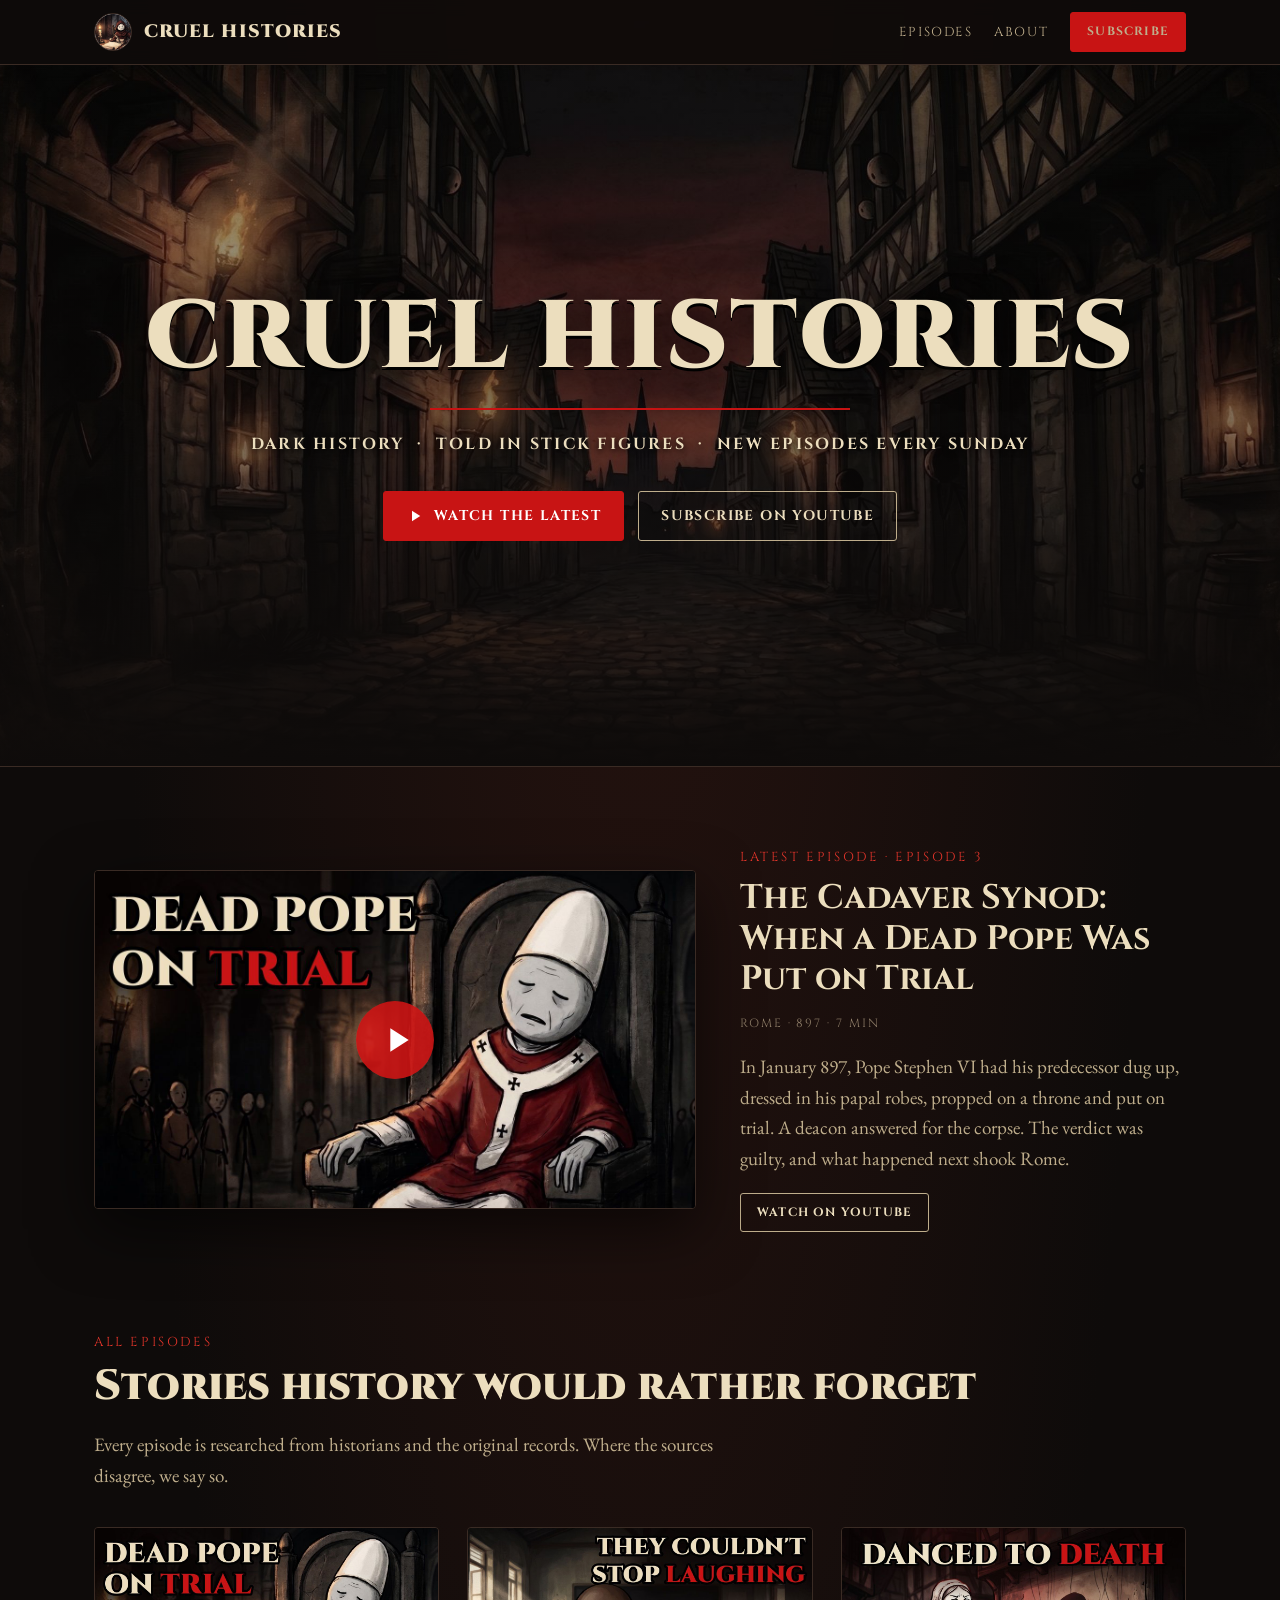
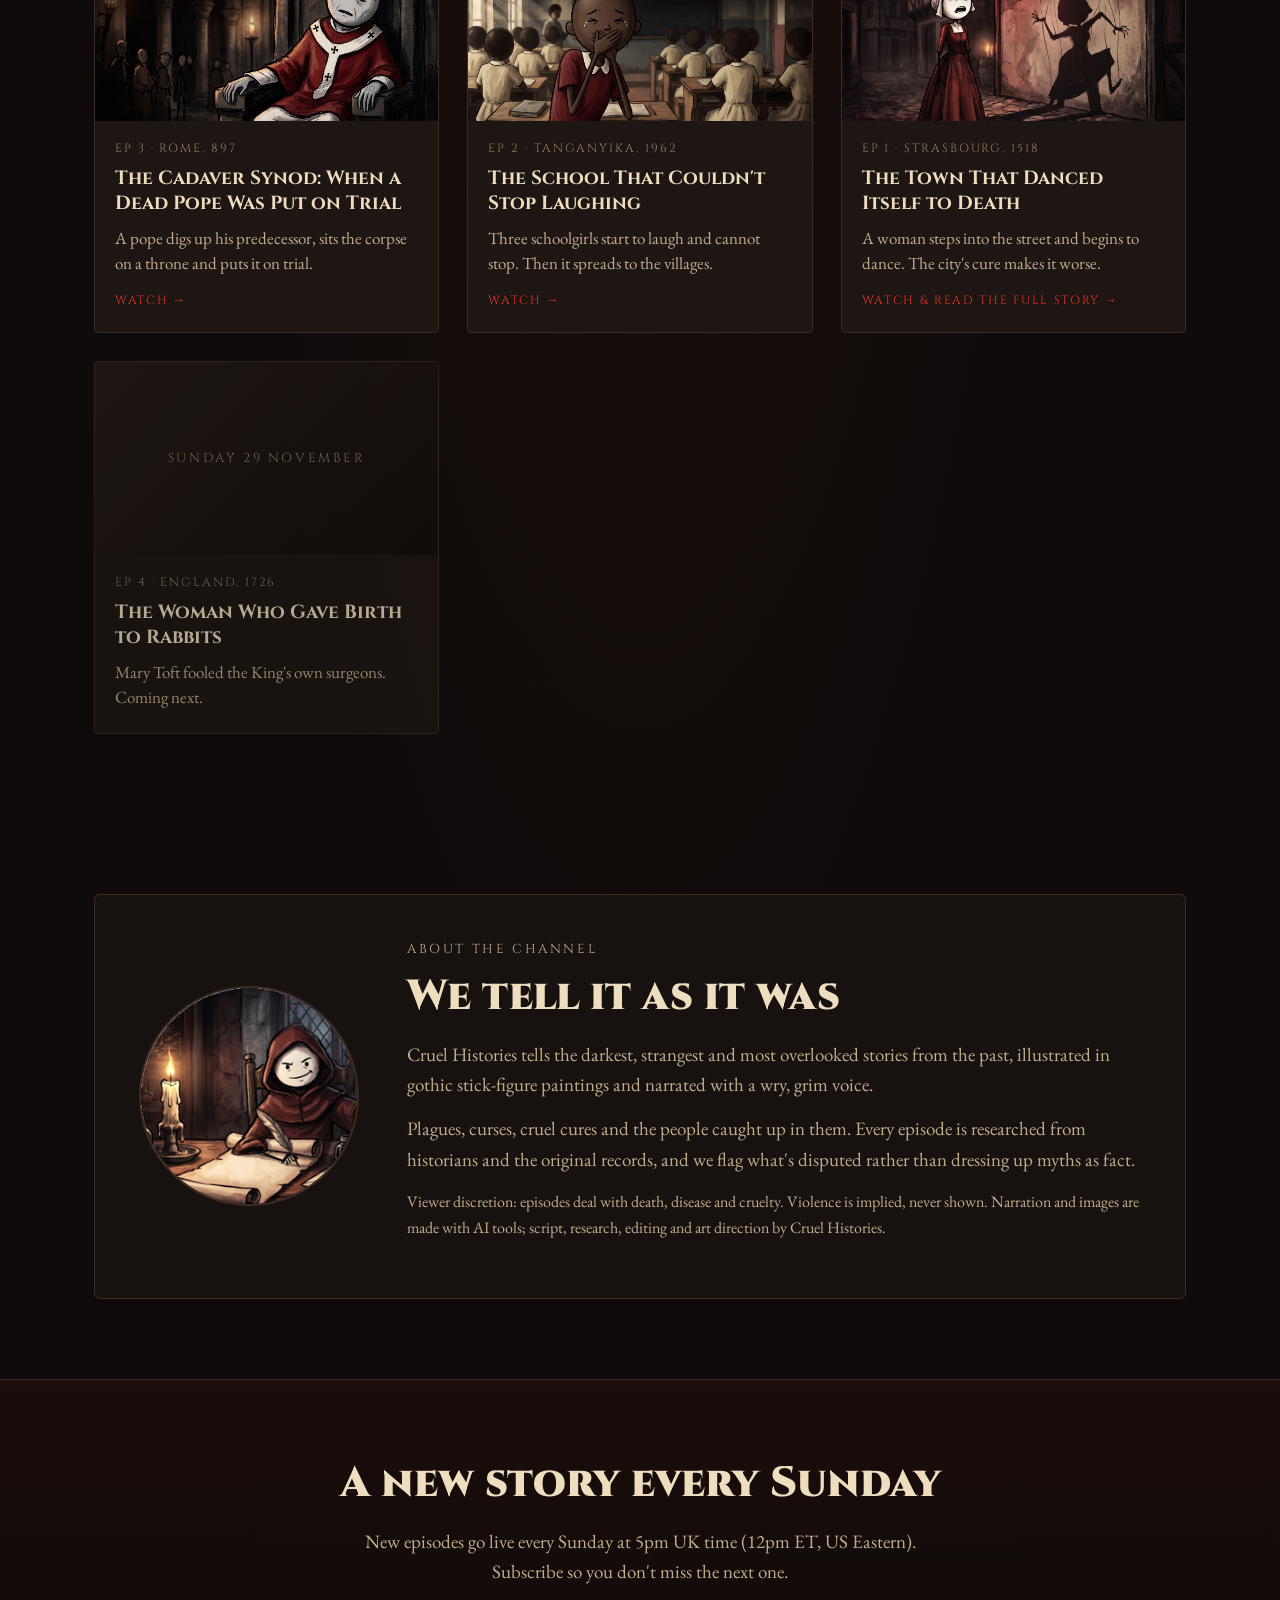
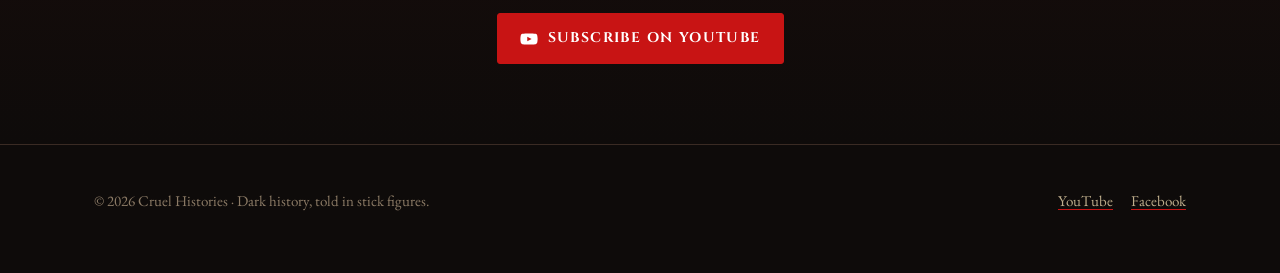
==== index.html @ 8041bd2d "Cruel Histories site v1: home + Ep01 page Co-Authored-By: Claude Opus 5.5 <noreply@anthropic.com> Cl" ====
<!DOCTYPE html>
<html lang="en-GB">
<head>
<meta charset="utf-8">
<meta name="viewport" content="width=device-width,initial-scale=1">
<title>Cruel Histories: Dark history, told in stick figures</title>
<meta name="description" content="Cruel Histories tells the darkest, strangest and most overlooked stories from the past, illustrated in gothic stick-figure paintings. New episodes every Sunday.">
<meta property="og:title" content="Cruel Histories">
<meta property="og:description" content="Dark history, told in stick figures. New episodes every Sunday.">
<meta property="og:image" content="https://cruelhistories.com/img/hero.jpg">
<link rel="icon" href="favicon.png">
<link rel="canonical" href="https://cruelhistories.com/">
<meta name="robots" content="index,follow,max-image-preview:large">
<meta name="theme-color" content="#0e0b0a">
<meta property="og:type" content="website">
<meta property="og:url" content="https://cruelhistories.com/">
<meta property="og:site_name" content="Cruel Histories">
<meta property="og:image:width" content="1920"><meta property="og:image:height" content="1071">
<meta name="twitter:card" content="summary_large_image">
<meta name="twitter:title" content="Cruel Histories">
<meta name="twitter:description" content="Dark history, told in stick figures. New episodes every Sunday.">
<meta name="twitter:image" content="https://cruelhistories.com/img/hero.jpg">
<link rel="apple-touch-icon" href="img/icon.png">
<script type="application/ld+json">
{"@context":"https://schema.org","@graph":[
 {"@type":"Organization","@id":"https://cruelhistories.com/#org","name":"Cruel Histories","url":"https://cruelhistories.com/",
  "logo":"https://cruelhistories.com/img/icon.png","sameAs":["https://www.youtube.com/@CruelHistoriesOfficial","https://www.facebook.com/profile.php?id=61551614425413"]},
 {"@type":"WebSite","@id":"https://cruelhistories.com/#site","url":"https://cruelhistories.com/","name":"Cruel Histories",
  "description":"Dark history, told in stick figures.","publisher":{"@id":"https://cruelhistories.com/#org"},"inLanguage":"en-GB"}
]}
</script>
<link rel="preconnect" href="https://fonts.googleapis.com"><link rel="preconnect" href="https://fonts.gstatic.com" crossorigin>
<link href="https://fonts.googleapis.com/css2?family=Cinzel:wght@700;900&family=EB+Garamond:ital,wght@0,400;0,500;1,400&display=swap" rel="stylesheet">
<link rel="stylesheet" href="style.css">
</head>
<body>

<header class="site-head"><div class="wrap">
  <a class="brand" href="index.html"><img src="img/icon.png" alt=""><span>CRUEL HISTORIES</span></a>
  <nav class="nav">
    <a href="#episodes">Episodes</a>
    <a class="hide-sm" href="#about">About</a>
    <a class="btn sm" href="https://www.youtube.com/@CruelHistoriesOfficial?sub_confirmation=1">Subscribe</a>
  </nav>
</div></header>

<section class="hero"><div class="wrap">
  <h1>CRUEL HISTORIES</h1>
  <div class="rule"></div>
  <div class="tagline">Dark history &nbsp;·&nbsp; Told in stick figures &nbsp;·&nbsp; New episodes every Sunday</div>
  <div class="cta">
    <a class="btn" href="#latest"><svg viewBox="0 0 24 24"><path d="M8 5v14l11-7z"/></svg>Watch the latest</a>
    <a class="btn ghost" href="https://www.youtube.com/@CruelHistoriesOfficial?sub_confirmation=1">Subscribe on YouTube</a>
  </div>
</div></section>

<section id="latest"><div class="wrap">
  <div class="latest">
    <div class="video">
      <a class="play" href="https://youtu.be/UZ9oZfQzlZE" data-yt="UZ9oZfQzlZE" aria-label="Play: The Cadaver Synod">
        <img src="img/ep03.jpg" alt="Dead pope on trial: stick-figure painting of Pope Formosus's corpse on a throne">
      </a>
    </div>
    <div>
      <p class="eyebrow">Latest episode · Episode 3</p>
      <h3>The Cadaver Synod: When a Dead Pope Was Put on Trial</h3>
      <p class="meta">Rome · 897 · 7 min</p>
      <p class="lede">In January 897, Pope Stephen VI had his predecessor dug up, dressed in his papal robes, propped on a throne and put on trial. A deacon answered for the corpse. The verdict was guilty, and what happened next shook Rome.</p>
      <a class="btn ghost sm" href="https://youtu.be/UZ9oZfQzlZE">Watch on YouTube</a>
    </div>
  </div>
</div></section>

<section id="episodes" style="padding-top:20px"><div class="wrap">
  <p class="eyebrow">All episodes</p>
  <h2>Stories history would rather forget</h2>
  <p class="lede">Every episode is researched from historians and the original records. Where the sources disagree, we say so.</p>
  <div class="grid">

    <a class="card" href="https://youtu.be/UZ9oZfQzlZE">
      <img src="img/ep03.jpg" alt="">
      <div class="body">
        <span class="meta">Ep 3 · Rome, 897</span>
        <h3>The Cadaver Synod: When a Dead Pope Was Put on Trial</h3>
        <p>A pope digs up his predecessor, sits the corpse on a throne and puts it on trial.</p>
        <span class="more">Watch →</span>
      </div>
    </a>

    <a class="card" href="https://youtu.be/BlmaX2TE6ow">
      <img src="img/ep02.jpg" alt="">
      <div class="body">
        <span class="meta">Ep 2 · Tanganyika, 1962</span>
        <h3>The School That Couldn't Stop Laughing</h3>
        <p>Three schoolgirls start to laugh and cannot stop. Then it spreads to the villages.</p>
        <span class="more">Watch →</span>
      </div>
    </a>

    <a class="card" href="episodes/dancing-plague-1518/index.html">
      <img src="img/ep01.jpg" alt="">
      <div class="body">
        <span class="meta">Ep 1 · Strasbourg, 1518</span>
        <h3>The Town That Danced Itself to Death</h3>
        <p>A woman steps into the street and begins to dance. The city's cure makes it worse.</p>
        <span class="more">Watch &amp; read the full story →</span>
      </div>
    </a>

    <div class="card soon">
      <div class="ph">Sunday 29 November</div>
      <div class="body">
        <span class="meta">Ep 4 · England, 1726</span>
        <h3>The Woman Who Gave Birth to Rabbits</h3>
        <p>Mary Toft fooled the King's own surgeons. Coming next.</p>
      </div>
    </div>

  </div>
</div></section>

<section id="about"><div class="wrap">
  <div class="about">
    <img src="img/icon.png" alt="The Cruel Histories narrator: a hooded scribe at his desk">
    <div>
      <p class="eyebrow">About the channel</p>
      <h2>We tell it as it was</h2>
      <p>Cruel Histories tells the darkest, strangest and most overlooked stories from the past, illustrated in gothic stick-figure paintings and narrated with a wry, grim voice.</p>
      <p>Plagues, curses, cruel cures and the people caught up in them. Every episode is researched from historians and the original records, and we flag what's disputed rather than dressing up myths as fact.</p>
      <p class="note">Viewer discretion: episodes deal with death, disease and cruelty. Violence is implied, never shown. Narration and images are made with AI tools; script, research, editing and art direction by Cruel Histories.</p>
    </div>
  </div>
</div></section>

<section class="band"><div class="wrap">
  <h2>A new story every Sunday</h2>
  <p>New episodes go live every Sunday at 5pm UK time (12pm ET, US Eastern). Subscribe so you don't miss the next one.</p>
  <a class="btn" href="https://www.youtube.com/@CruelHistoriesOfficial?sub_confirmation=1"><svg viewBox="0 0 24 24"><path d="M23 7.2a3 3 0 0 0-2.1-2.1C19 4.6 12 4.6 12 4.6s-7 0-8.9.5A3 3 0 0 0 1 7.2 31 31 0 0 0 .5 12a31 31 0 0 0 .5 4.8 3 3 0 0 0 2.1 2.1c1.9.5 8.9.5 8.9.5s7 0 8.9-.5a3 3 0 0 0 2.1-2.1 31 31 0 0 0 .5-4.8 31 31 0 0 0-.5-4.8zM9.7 15V9l5.8 3z"/></svg>Subscribe on YouTube</a>
</div></section>

<footer><div class="wrap">
  <div>© 2026 Cruel Histories · Dark history, told in stick figures.</div>
  <div class="social">
    <a href="https://www.youtube.com/@CruelHistoriesOfficial">YouTube</a>
    <a href="https://www.facebook.com/profile.php?id=61551614425413">Facebook</a>
  </div>
</div></footer>

<script>
// Click-to-play: swaps the thumbnail for the YouTube player on the live site.
document.querySelectorAll('a.play[data-yt]').forEach(function(a){
  a.addEventListener('click',function(e){
    if(!/cruelhistories\.com$|github\.io$/.test(location.hostname)) return; // preview: open YouTube instead
    e.preventDefault();
    var f=document.createElement('iframe');
    f.src='https://www.youtube-nocookie.com/embed/'+a.dataset.yt+'?autoplay=1&rel=0';
    f.allow='autoplay; encrypted-media; picture-in-picture'; f.allowFullscreen=true;
    a.parentNode.replaceChild(f,a);
  });
});
</script>
</body>
</html>
---- style.css ----
:root{
  --ink:#0e0b0a; --ink2:#17110f; --panel:#1d1613; --line:#3a2b24;
  --cream:#ecdebe; --cream2:#bfae8c; --muted:#8c7b66;
  --blood:#c81414; --blood2:#e0342a;
  --display:"Cinzel",Georgia,serif; --body:"EB Garamond",Georgia,serif;
}
*{box-sizing:border-box}
html{scroll-behavior:smooth}
body{margin:0;background:var(--ink);color:var(--cream);font-family:var(--body);font-size:19px;line-height:1.6;
  background-image:radial-gradient(ellipse at 50% -10%,#2a1410 0%,transparent 60%);}
a{color:var(--cream);text-decoration-color:var(--blood);text-underline-offset:3px}
a:hover{color:#fff}
img{max-width:100%;display:block}

/* header */
.site-head{position:sticky;top:0;z-index:20;background:rgba(14,11,10,.88);backdrop-filter:blur(8px);border-bottom:1px solid var(--line)}
.site-head .wrap{display:flex;align-items:center;justify-content:space-between;gap:16px;height:64px}
.brand{display:flex;align-items:center;gap:12px;text-decoration:none}
.brand img{width:38px;height:38px;border-radius:50%;border:1px solid var(--line)}
.brand span{font-family:var(--display);font-weight:900;letter-spacing:.06em;font-size:18px}
.nav{display:flex;gap:22px;align-items:center;font-family:var(--display);font-size:13px;letter-spacing:.12em;text-transform:uppercase}
.nav a{text-decoration:none;color:var(--cream2)}
.nav a:hover{color:var(--cream)}
.wrap{max-width:1140px;margin:0 auto;padding:0 24px}

.btn{display:inline-flex;align-items:center;gap:10px;font-family:var(--display);font-weight:700;letter-spacing:.1em;text-transform:uppercase;font-size:14px;
  padding:13px 22px;border-radius:3px;text-decoration:none;border:1px solid var(--blood);background:var(--blood);color:#fff;transition:.15s}
.btn:hover{background:var(--blood2);border-color:var(--blood2);color:#fff}
.btn.ghost{background:transparent;color:var(--cream);border-color:var(--cream2)}
.btn.ghost:hover{border-color:var(--cream);background:rgba(236,222,190,.06)}
.btn.sm{padding:9px 16px;font-size:12px}
.btn svg{width:18px;height:18px;fill:currentColor}

/* hero */
.hero{position:relative;min-height:78vh;display:flex;align-items:center;text-align:center;overflow:hidden;border-bottom:1px solid var(--line)}
.hero::before{content:"";position:absolute;inset:0;background:url(img/hero.jpg) center/cover no-repeat;transform:scale(1.03)}
.hero::after{content:"";position:absolute;inset:0;background:linear-gradient(180deg,rgba(14,11,10,.35) 0%,rgba(14,11,10,.55) 55%,var(--ink) 100%)}
.hero .wrap{position:relative;z-index:1;width:100%}
.hero h1{font-family:var(--display);font-weight:900;font-size:clamp(44px,8vw,96px);line-height:1;margin:0;letter-spacing:.02em;
  text-shadow:0 3px 0 #000,0 0 40px rgba(0,0,0,.8)}
.rule{width:min(420px,60%);height:2px;background:var(--blood);margin:22px auto}
.tagline{font-family:var(--display);font-weight:700;letter-spacing:.14em;text-transform:uppercase;font-size:clamp(12px,1.6vw,16px);color:var(--cream);text-shadow:0 2px 6px #000}
.hero .cta{margin-top:34px;display:flex;gap:14px;justify-content:center;flex-wrap:wrap}

/* sections */
section{padding:80px 0}
.eyebrow{font-family:var(--display);font-size:13px;letter-spacing:.2em;text-transform:uppercase;color:var(--blood2);margin:0 0 10px}
h2{font-family:var(--display);font-weight:900;font-size:clamp(28px,4vw,42px);line-height:1.15;margin:0 0 18px}
.lede{color:var(--cream2);max-width:640px}

/* latest */
.latest{display:grid;grid-template-columns:1.35fr 1fr;gap:44px;align-items:center}
.latest h3{font-family:var(--display);font-size:clamp(24px,3vw,34px);line-height:1.2;margin:6px 0 14px}
.meta{font-family:var(--display);font-size:12px;letter-spacing:.16em;text-transform:uppercase;color:var(--muted)}

/* video facade */
.video{position:relative;aspect-ratio:16/9;border:1px solid var(--line);border-radius:4px;overflow:hidden;background:#000;box-shadow:0 20px 60px rgba(0,0,0,.6)}
.video img{width:100%;height:100%;object-fit:cover;transition:transform .4s}
.video a.play{position:absolute;inset:0;display:flex;align-items:center;justify-content:center}
.video a.play:hover img{transform:scale(1.02)}
.video a.play::after{content:"";width:78px;height:78px;border-radius:50%;background:rgba(200,20,20,.92) url("data:image/svg+xml,%3Csvg xmlns='http://www.w3.org/2000/svg' viewBox='0 0 24 24'%3E%3Cpath fill='white' d='M8 5v14l11-7z'/%3E%3C/svg%3E") 55% 50%/40px no-repeat;
  position:absolute;box-shadow:0 6px 30px rgba(0,0,0,.6);transition:transform .15s}
.video a.play:hover::after{transform:scale(1.08)}
.video iframe{position:absolute;inset:0;width:100%;height:100%;border:0}

/* episode grid */
.grid{display:grid;grid-template-columns:repeat(auto-fill,minmax(300px,1fr));gap:28px;margin-top:36px}
.card{background:var(--panel);border:1px solid var(--line);border-radius:4px;overflow:hidden;text-decoration:none;display:flex;flex-direction:column;transition:.2s}
.card:hover{transform:translateY(-4px);border-color:#5a3d30;box-shadow:0 16px 40px rgba(0,0,0,.5)}
.card img{aspect-ratio:16/9;object-fit:cover}
.card .body{padding:18px 20px 22px;flex:1;display:flex;flex-direction:column}
.card h3{font-family:var(--display);font-size:19px;line-height:1.3;margin:8px 0 10px}
.card p{margin:0;color:var(--cream2);font-size:17px;line-height:1.5}
.card .more{margin-top:auto;padding-top:14px;font-family:var(--display);font-size:12px;letter-spacing:.14em;text-transform:uppercase;color:var(--blood2)}
.card.soon{opacity:.75}
.card.soon .ph{aspect-ratio:16/9;background:linear-gradient(135deg,#241a16,#120d0b);display:flex;align-items:center;justify-content:center;font-family:var(--display);color:var(--muted);letter-spacing:.2em;font-size:13px;text-transform:uppercase}

/* about */
.about{display:grid;grid-template-columns:220px 1fr;gap:48px;align-items:center;background:var(--ink2);border:1px solid var(--line);border-radius:6px;padding:44px}
.about img{width:220px;height:220px;border-radius:50%;border:2px solid var(--line)}
.about p{color:var(--cream2);margin:0 0 14px}
.note{font-size:16px;color:var(--muted)}

/* subscribe band */
.band{text-align:center;border-top:1px solid var(--line);border-bottom:1px solid var(--line);background:linear-gradient(180deg,#1a0d0b,#0e0b0a)}
.band p{color:var(--cream2);margin:0 auto 26px;max-width:560px}

/* footer */
footer{padding:44px 0 60px;color:var(--muted);font-size:15px}
footer .wrap{display:flex;justify-content:space-between;gap:20px;flex-wrap:wrap}
footer a{color:var(--cream2)}
.social{display:flex;gap:18px}

/* episode page */
.ep-hero{padding:56px 0 30px}
.ep-hero h1{font-family:var(--display);font-weight:900;font-size:clamp(32px,5vw,56px);line-height:1.1;margin:8px 0 14px}
.ep-hero .standfirst{font-size:22px;color:var(--cream2);max-width:760px;margin:0}
.crumbs{font-family:var(--display);font-size:12px;letter-spacing:.14em;text-transform:uppercase}
.crumbs a{color:var(--muted);text-decoration:none}
.ep-layout{display:grid;grid-template-columns:minmax(0,1fr) 300px;gap:56px;padding:30px 0 80px}
article p{margin:0 0 1.15em}
article h2{font-size:26px;margin:2em 0 .6em}
article p.drop::first-letter{font-family:var(--display);font-weight:900;float:left;font-size:4.2em;line-height:.8;padding:.06em .1em 0 0;color:var(--blood2)}
.flag{border-left:3px solid var(--blood);background:rgba(200,20,20,.07);padding:14px 18px;margin:1.4em 0;font-size:17px;color:var(--cream2)}
.flag strong{font-family:var(--display);font-size:12px;letter-spacing:.14em;text-transform:uppercase;color:var(--blood2);display:block;margin-bottom:4px}
aside .box{background:var(--panel);border:1px solid var(--line);border-radius:4px;padding:22px;margin-bottom:22px;position:sticky;top:88px}
aside h4{font-family:var(--display);font-size:13px;letter-spacing:.16em;text-transform:uppercase;margin:0 0 12px;color:var(--cream2)}
aside ul{margin:0;padding-left:18px;font-size:16px;color:var(--cream2)}
aside li{margin-bottom:8px}
.facts{list-style:none;padding:0!important}
.facts li{display:flex;justify-content:space-between;gap:12px;border-bottom:1px dashed var(--line);padding:6px 0;margin:0}
.facts b{font-weight:500;color:var(--muted)}
.sources{font-size:16px;color:var(--cream2);border-top:1px solid var(--line);margin-top:40px;padding-top:24px}
.sources h3{font-family:var(--display);font-size:16px;letter-spacing:.14em;text-transform:uppercase;margin:0 0 12px}
.next{display:flex;gap:18px;align-items:center;background:var(--panel);border:1px solid var(--line);border-radius:4px;padding:16px;text-decoration:none;margin-top:30px}
.next img{width:160px;border-radius:3px}
.next span{font-family:var(--display);font-size:18px;line-height:1.3}

@media (max-width:860px){
  .latest,.ep-layout{grid-template-columns:1fr;gap:30px}
  .about{grid-template-columns:1fr;text-align:center;padding:32px}
  .about img{margin:0 auto}
  .nav a.hide-sm{display:none}
  aside .box{position:static}
  section{padding:60px 0}
}
.brand span{white-space:nowrap}
@media (max-width:480px){.brand span{font-size:15px}.nav{gap:14px}.nav a:not(.btn){display:none}}
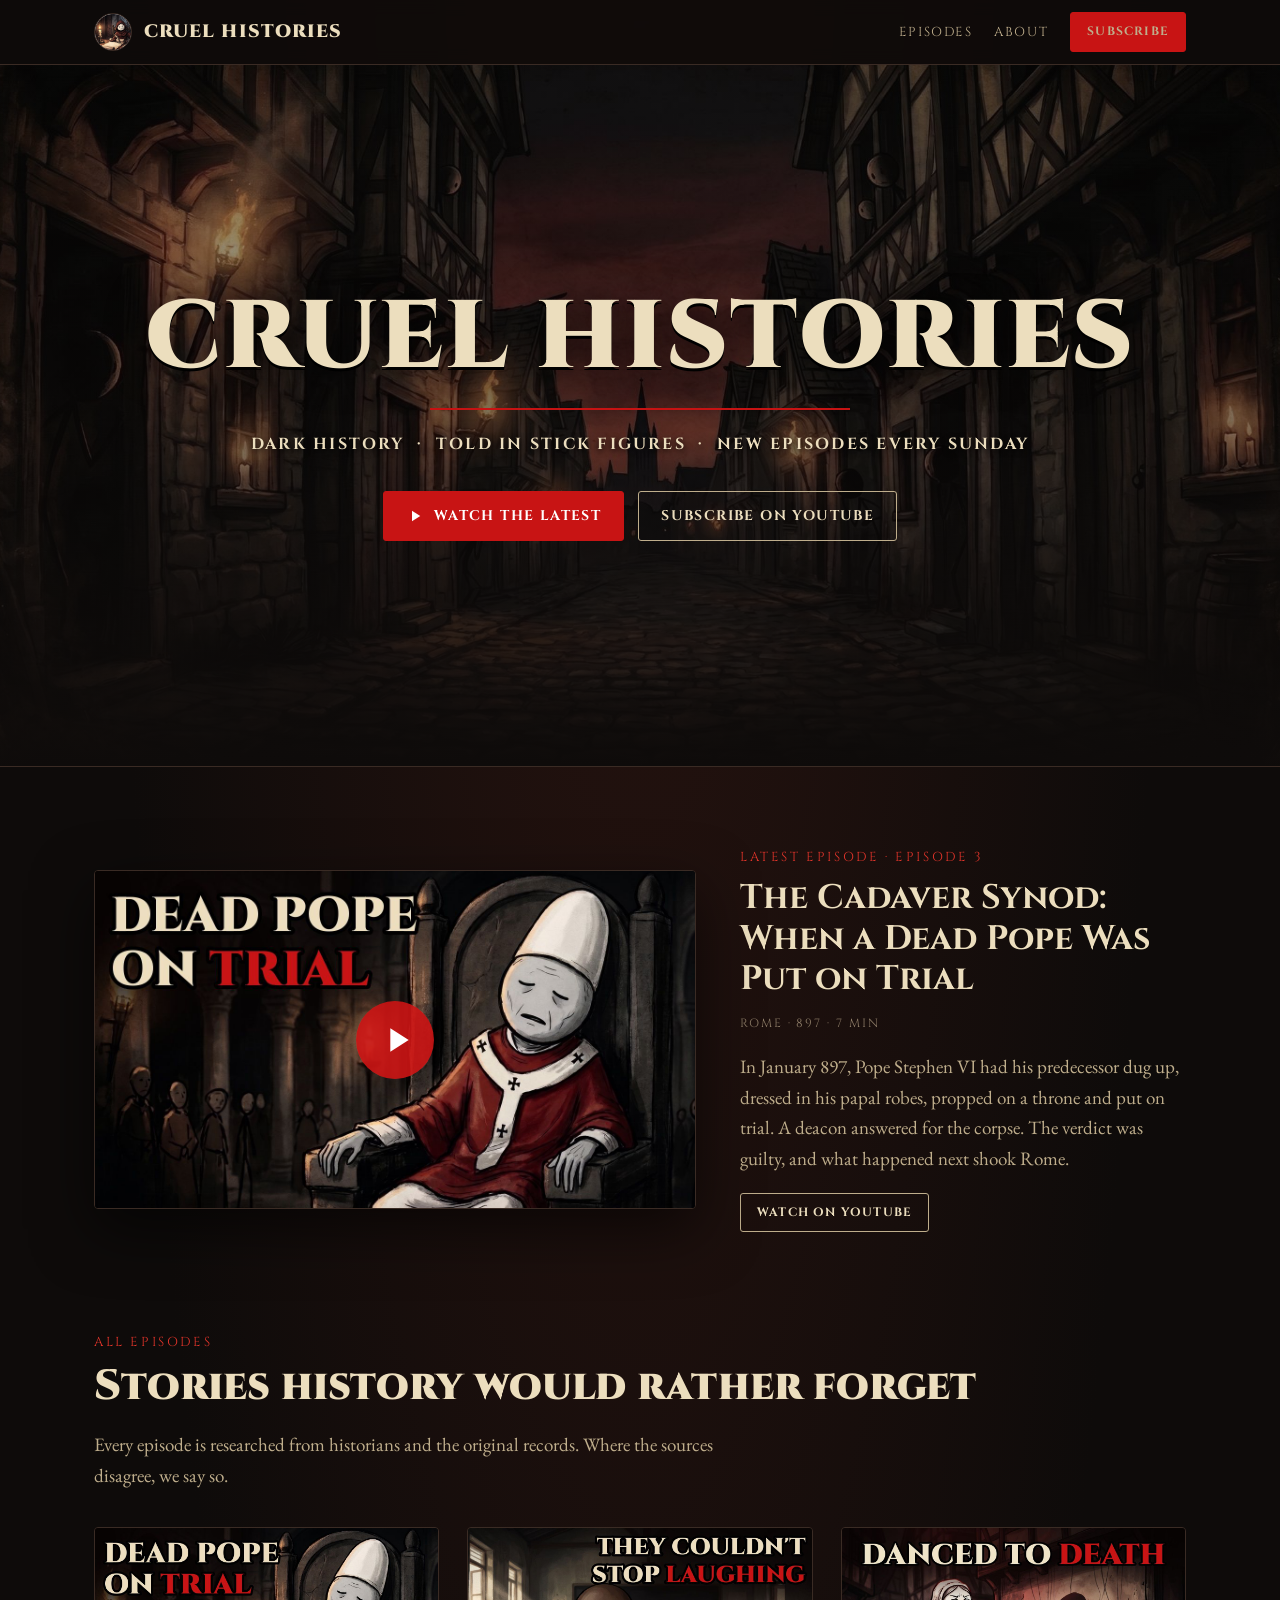
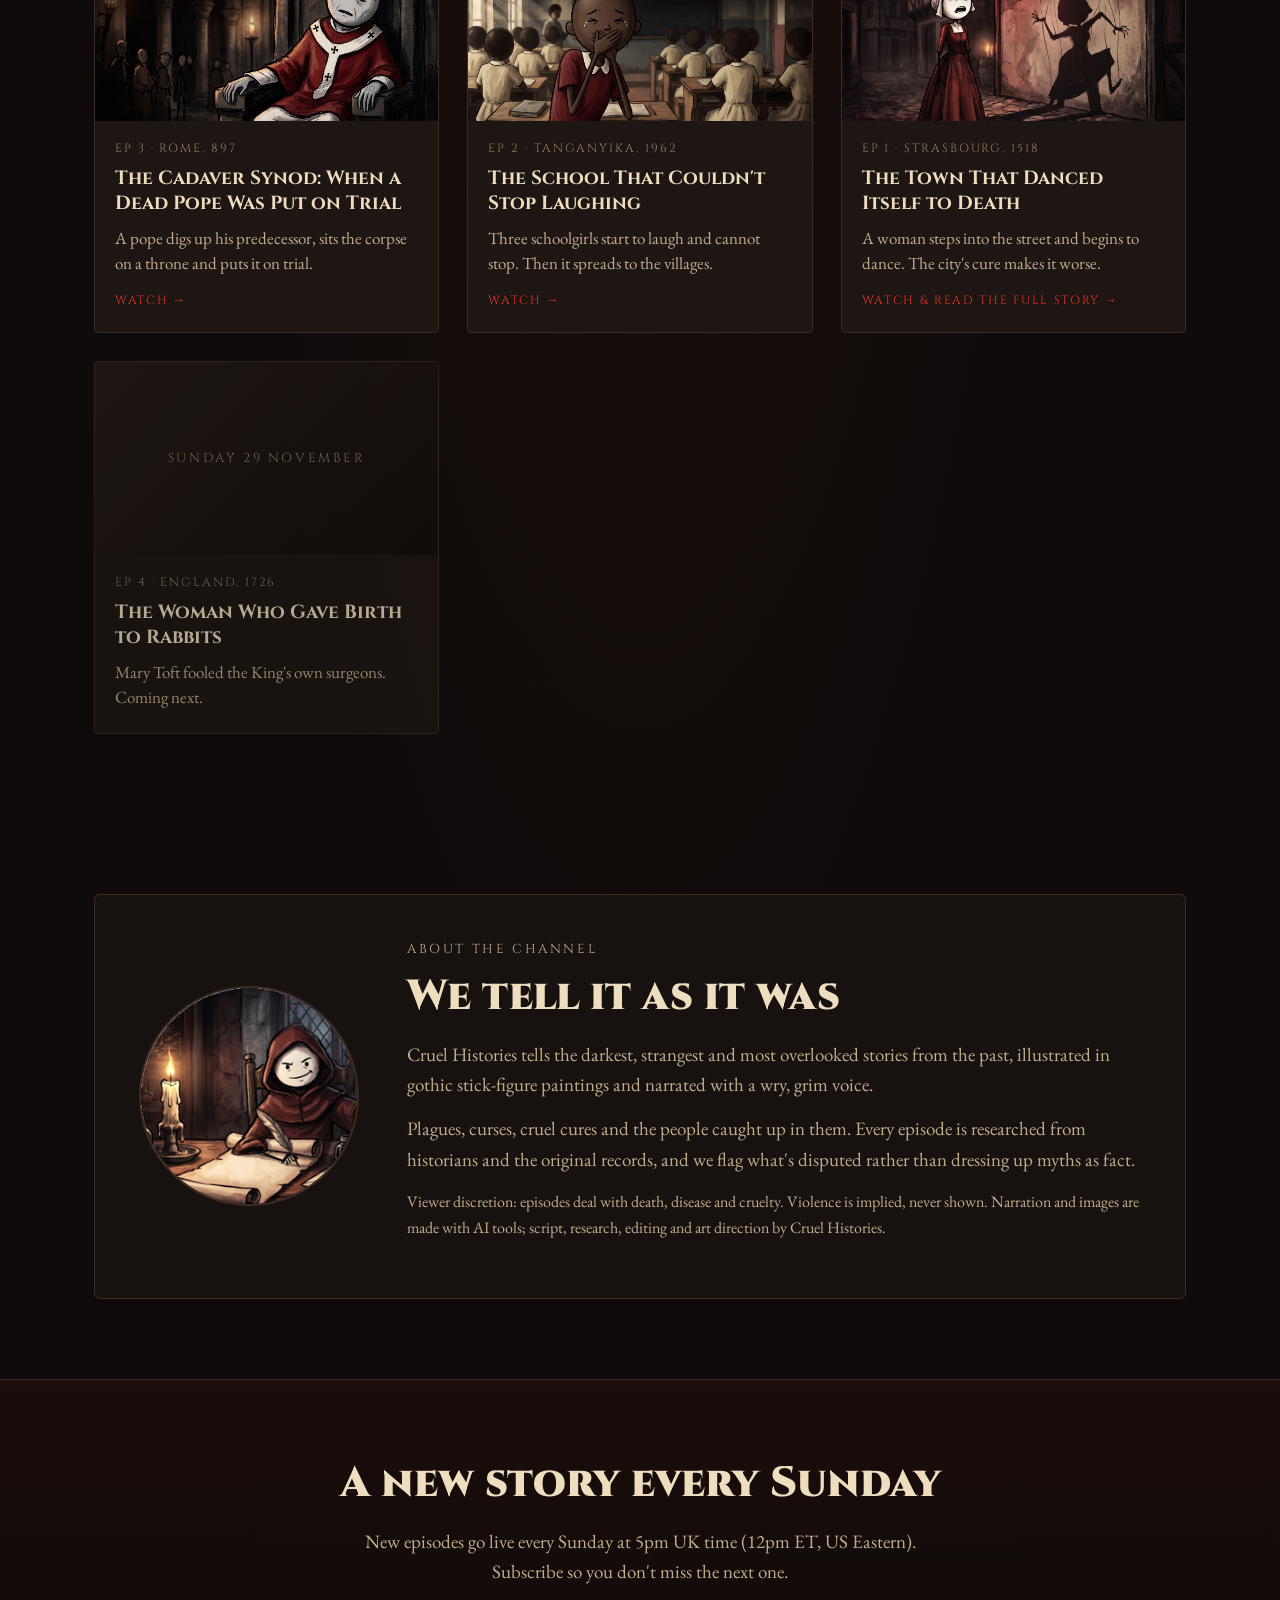
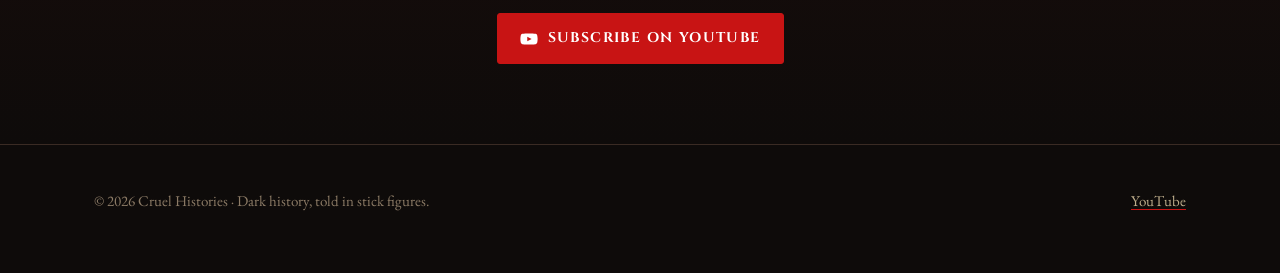
==== commit 7c20884e: "Hide Facebook link until the page is rebranded Co-Authored-By: Claude Opus 5.5 <noreply@anthropic.co" ====
--- a/index.html
+++ b/index.html
@@ -24,7 +24,7 @@
 <script type="application/ld+json">
 {"@context":"https://schema.org","@graph":[
  {"@type":"Organization","@id":"https://cruelhistories.com/#org","name":"Cruel Histories","url":"https://cruelhistories.com/",
-  "logo":"https://cruelhistories.com/img/icon.png","sameAs":["https://www.youtube.com/@CruelHistoriesOfficial","https://www.facebook.com/profile.php?id=61551614425413"]},
+  "logo":"https://cruelhistories.com/img/icon.png","sameAs":["https://www.youtube.com/@CruelHistoriesOfficial"]},
  {"@type":"WebSite","@id":"https://cruelhistories.com/#site","url":"https://cruelhistories.com/","name":"Cruel Histories",
   "description":"Dark history, told in stick figures.","publisher":{"@id":"https://cruelhistories.com/#org"},"inLanguage":"en-GB"}
 ]}
@@ -142,7 +142,6 @@
   <div>© 2026 Cruel Histories · Dark history, told in stick figures.</div>
   <div class="social">
     <a href="https://www.youtube.com/@CruelHistoriesOfficial">YouTube</a>
-    <a href="https://www.facebook.com/profile.php?id=61551614425413">Facebook</a>
   </div>
 </div></footer>
 
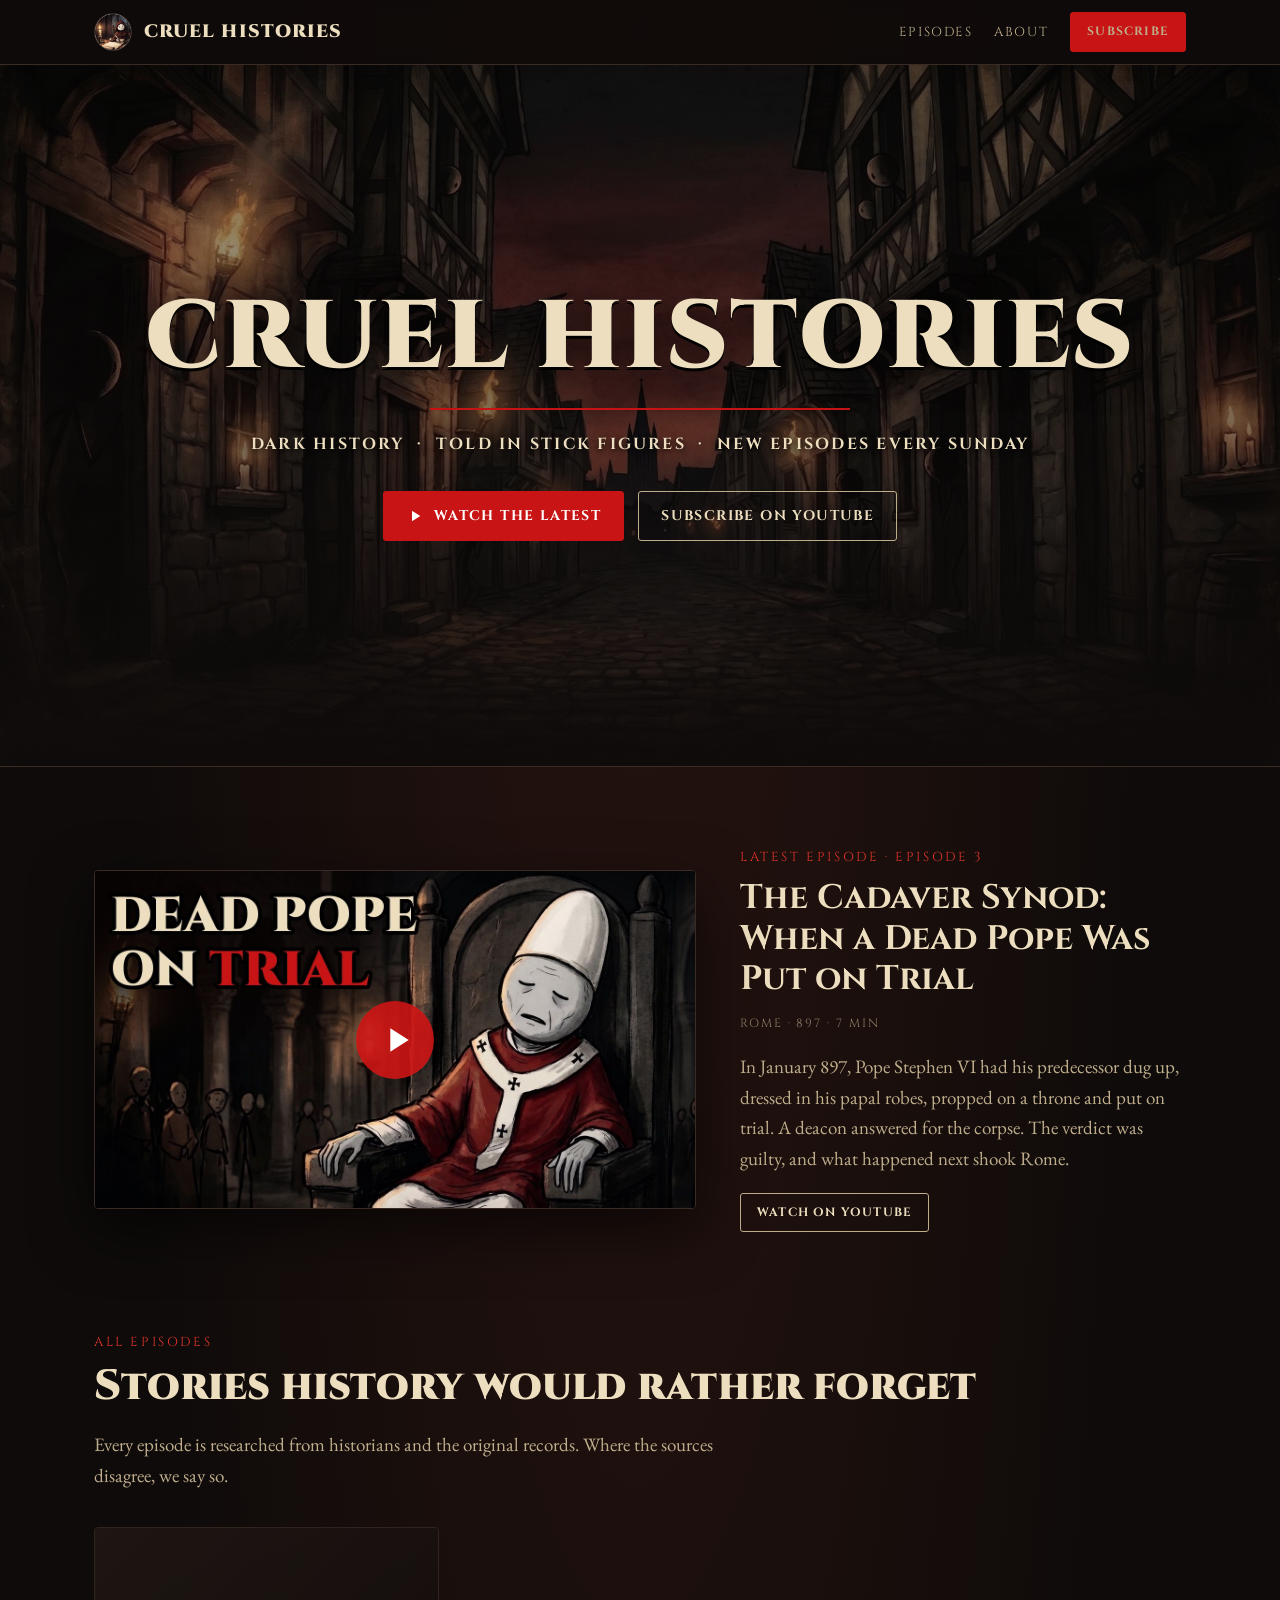
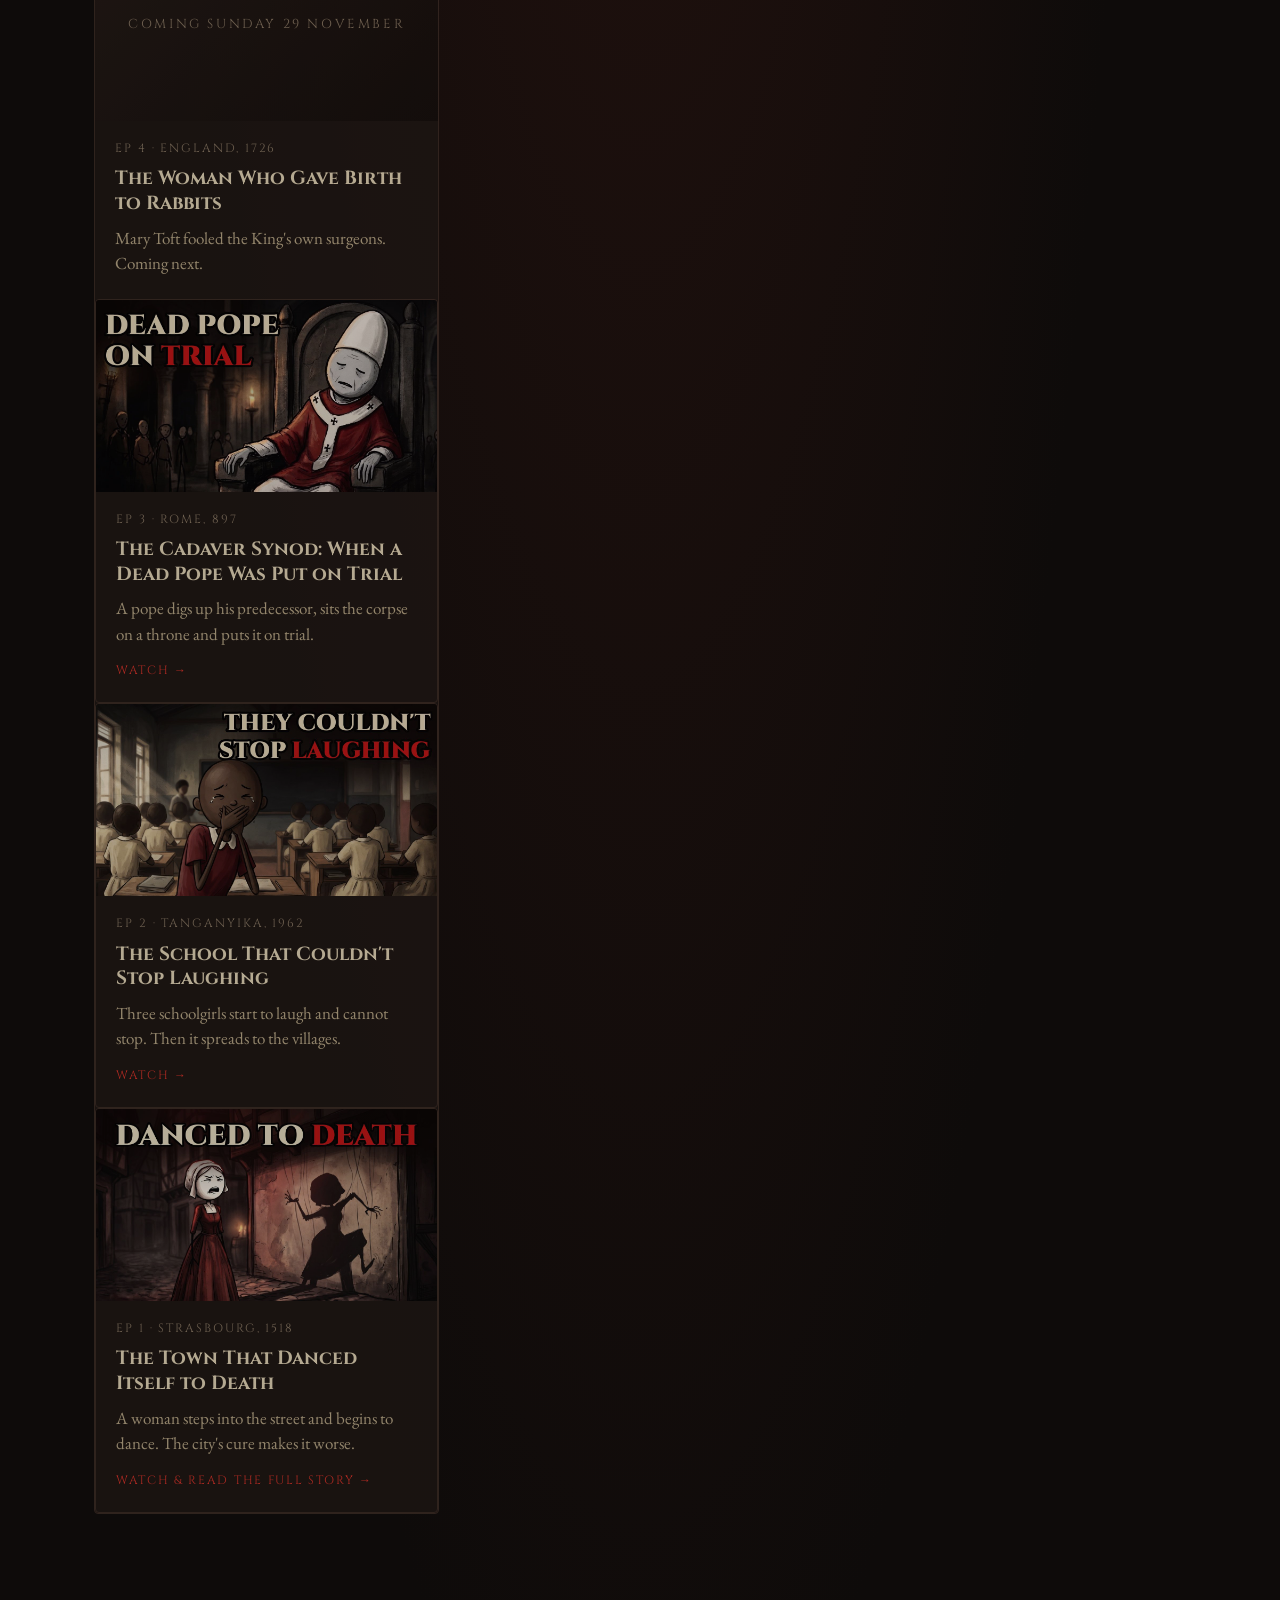
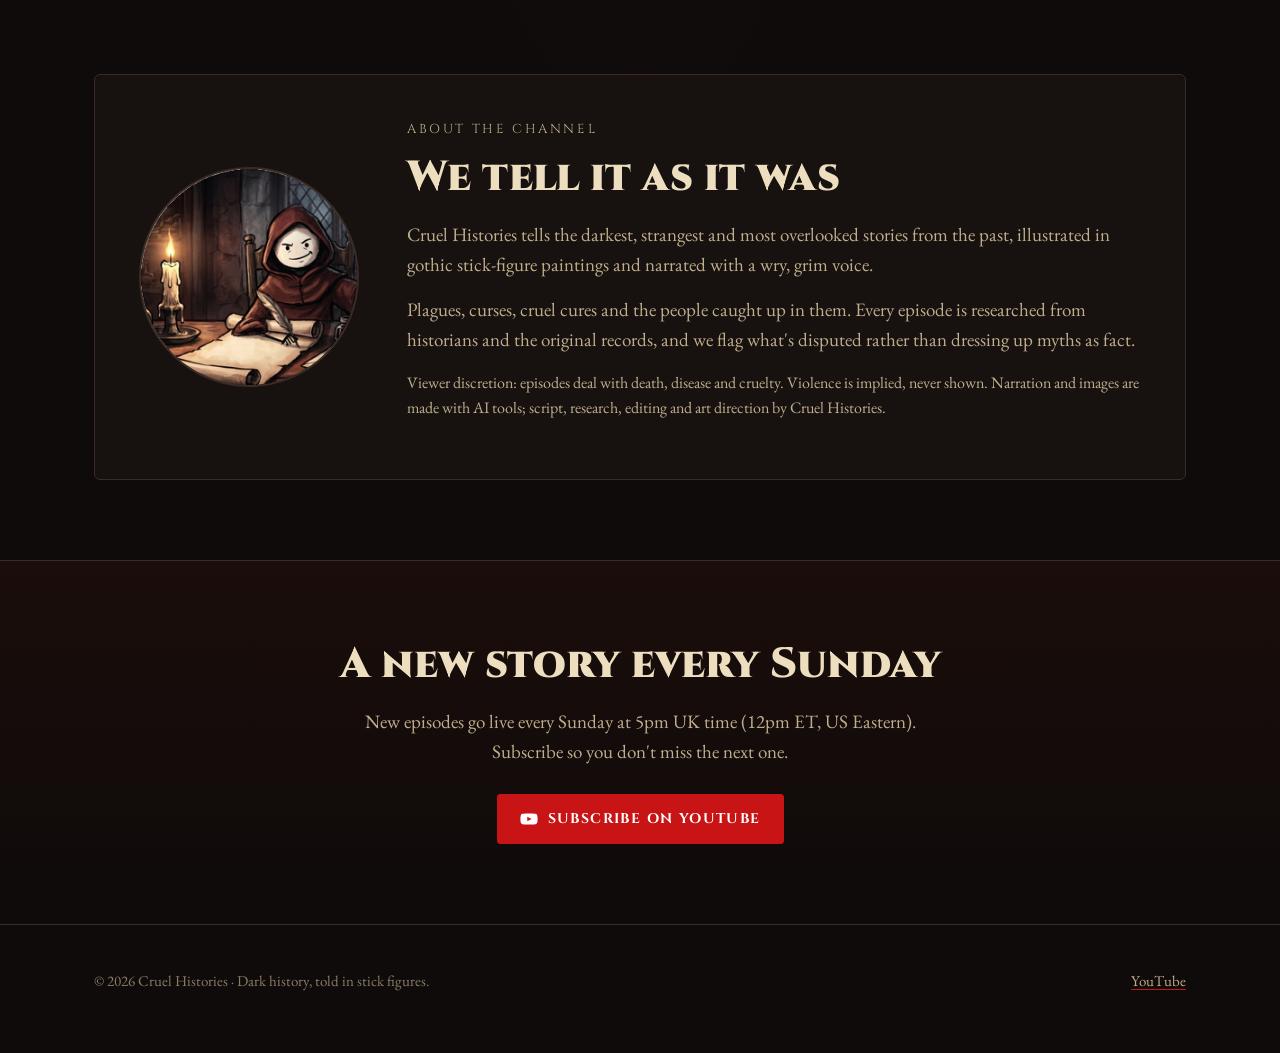
==== commit 1a23b6a7: "Show the upcoming episode first in the episode grid Co-Authored-By: Claude Opus 5.5 <noreply@anthrop" ====
--- a/index.html
+++ b/index.html
@@ -77,6 +77,14 @@
   <p class="lede">Every episode is researched from historians and the original records. Where the sources disagree, we say so.</p>
   <div class="grid">
 
+    <div class="card soon">
+      <div class="ph">Coming Sunday 29 November</div>
+      <div class="body">
+        <span class="meta">Ep 4 · England, 1726</span>
+        <h3>The Woman Who Gave Birth to Rabbits</h3>
+        <p>Mary Toft fooled the King's own surgeons. Coming next.</p>
+      </div>
+
     <a class="card" href="https://youtu.be/UZ9oZfQzlZE">
       <img src="img/ep03.jpg" alt="">
       <div class="body">
@@ -107,13 +115,6 @@
       </div>
     </a>
 
-    <div class="card soon">
-      <div class="ph">Sunday 29 November</div>
-      <div class="body">
-        <span class="meta">Ep 4 · England, 1726</span>
-        <h3>The Woman Who Gave Birth to Rabbits</h3>
-        <p>Mary Toft fooled the King's own surgeons. Coming next.</p>
-      </div>
     </div>
 
   </div>
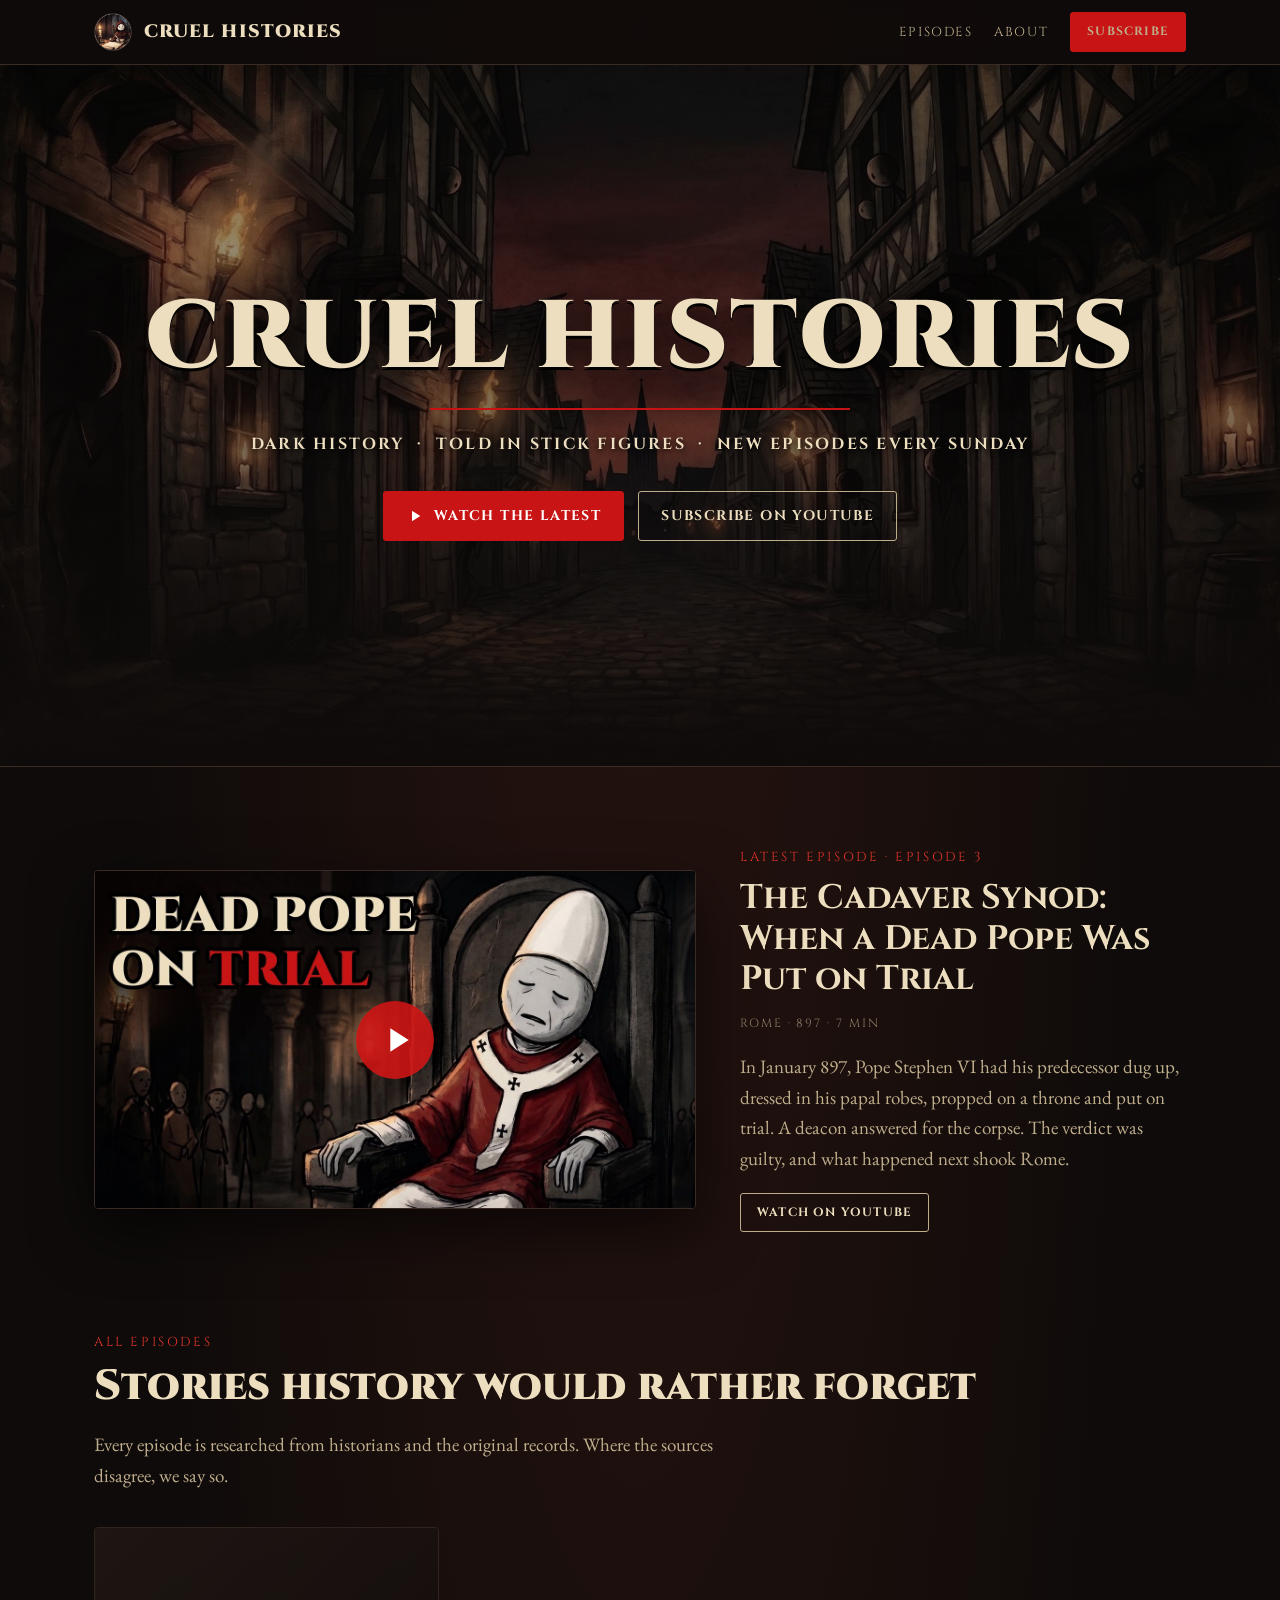
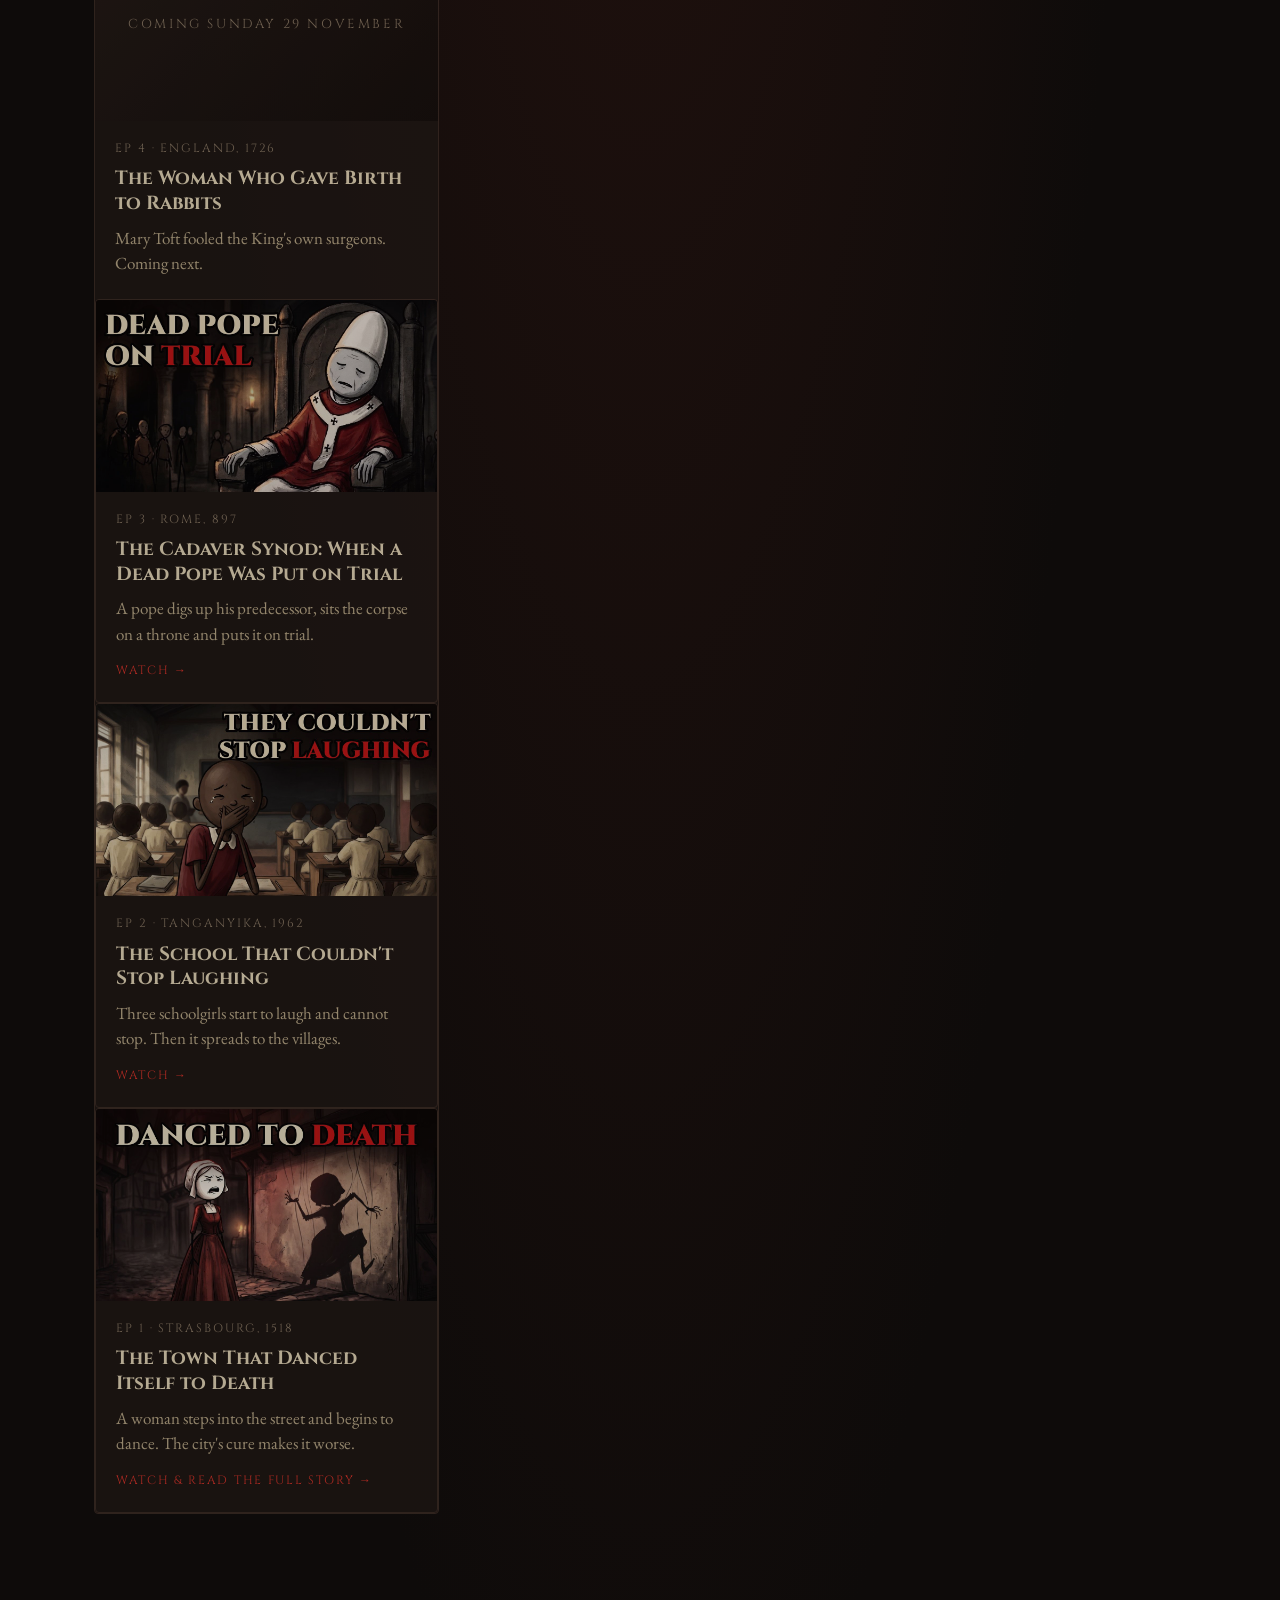
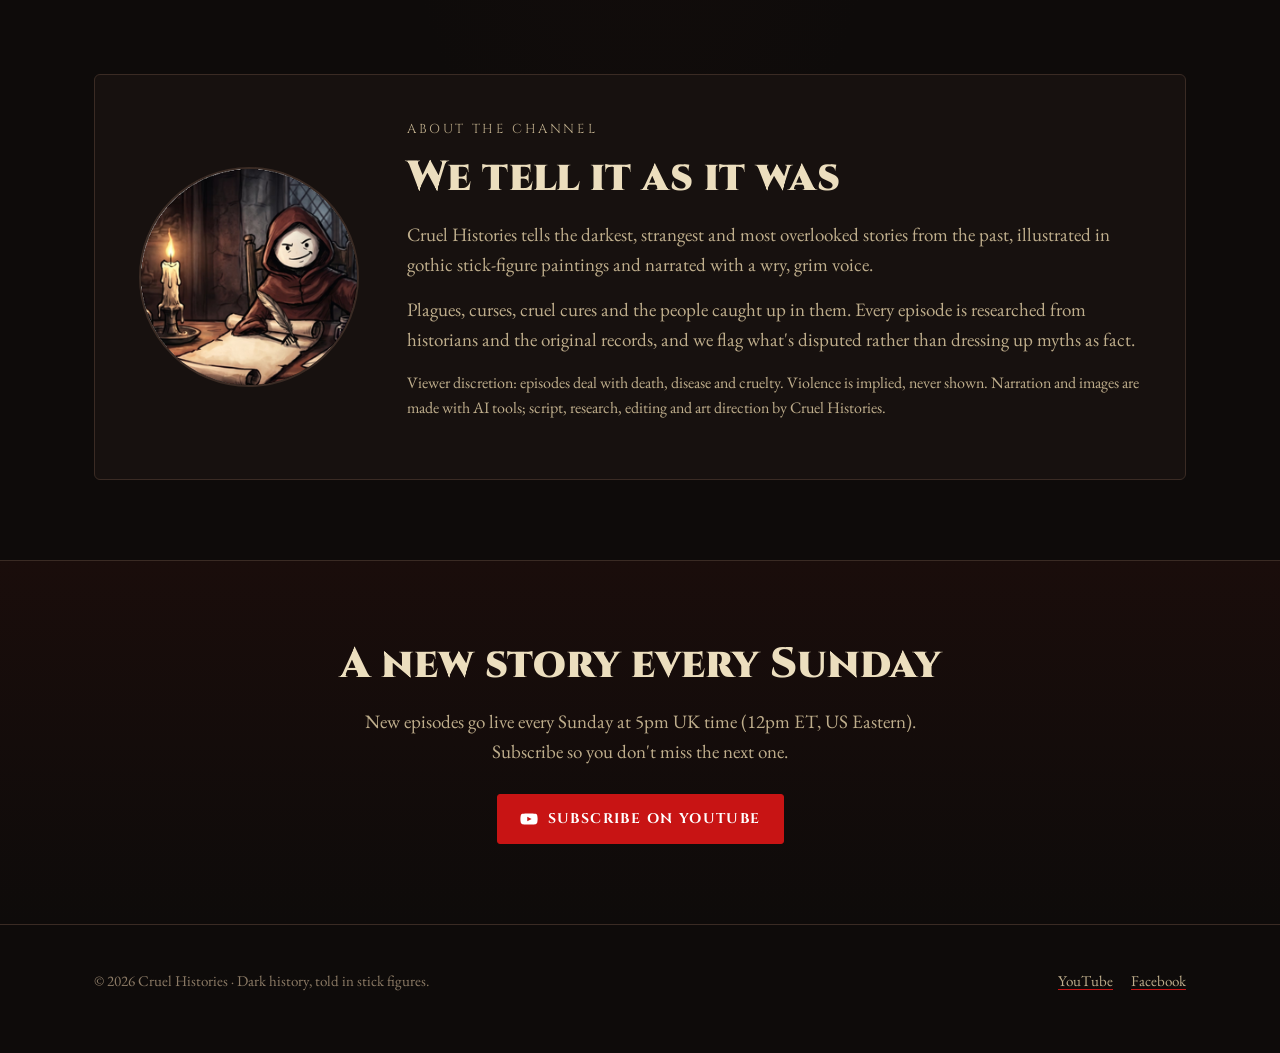
==== commit 4e56e0e9: "Restore Facebook link after page rebrand Co-Authored-By: Claude Opus 5.5 <noreply@anthropic.com> Cla" ====
--- a/index.html
+++ b/index.html
@@ -24,7 +24,7 @@
 <script type="application/ld+json">
 {"@context":"https://schema.org","@graph":[
  {"@type":"Organization","@id":"https://cruelhistories.com/#org","name":"Cruel Histories","url":"https://cruelhistories.com/",
-  "logo":"https://cruelhistories.com/img/icon.png","sameAs":["https://www.youtube.com/@CruelHistoriesOfficial"]},
+  "logo":"https://cruelhistories.com/img/icon.png","sameAs":["https://www.youtube.com/@CruelHistoriesOfficial","https://www.facebook.com/profile.php?id=61551614425413"]},
  {"@type":"WebSite","@id":"https://cruelhistories.com/#site","url":"https://cruelhistories.com/","name":"Cruel Histories",
   "description":"Dark history, told in stick figures.","publisher":{"@id":"https://cruelhistories.com/#org"},"inLanguage":"en-GB"}
 ]}
@@ -143,6 +143,7 @@
   <div>© 2026 Cruel Histories · Dark history, told in stick figures.</div>
   <div class="social">
     <a href="https://www.youtube.com/@CruelHistoriesOfficial">YouTube</a>
+    <a href="https://www.facebook.com/profile.php?id=61551614425413">Facebook</a>
   </div>
 </div></footer>
 
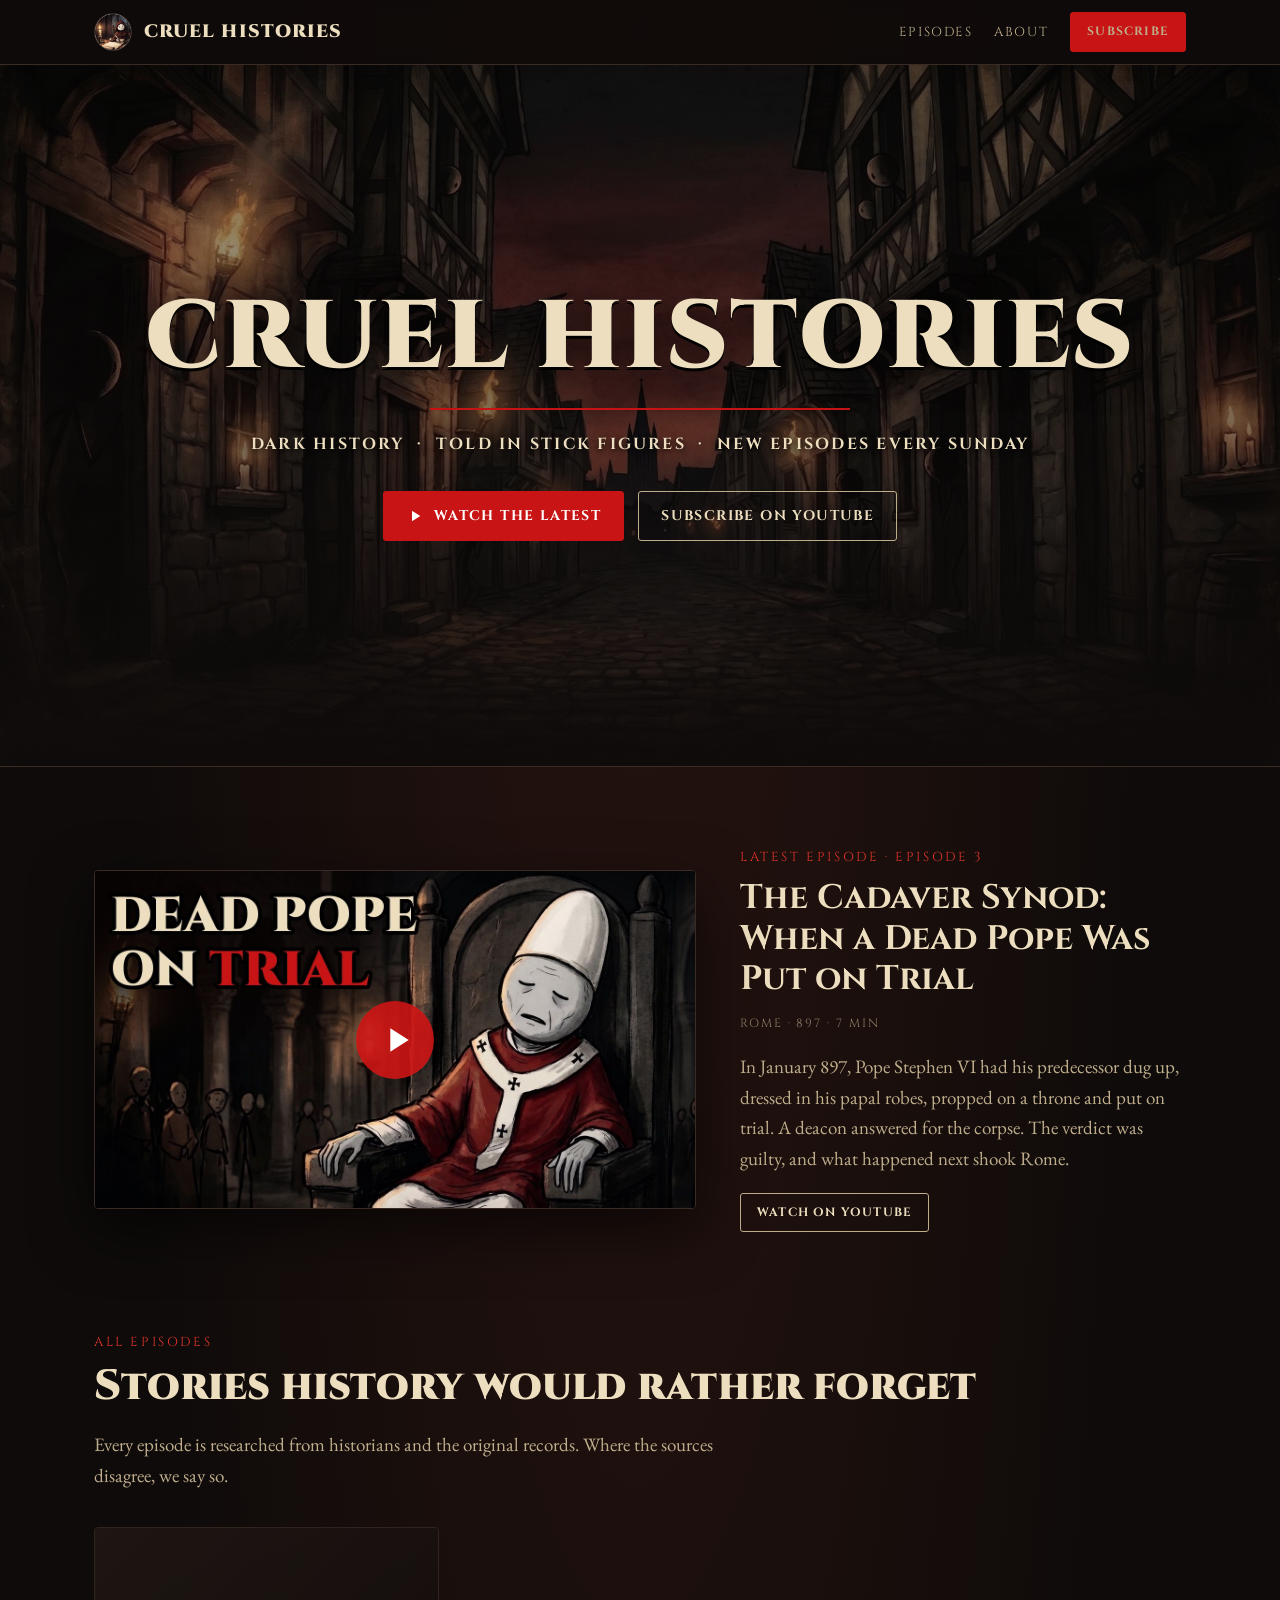
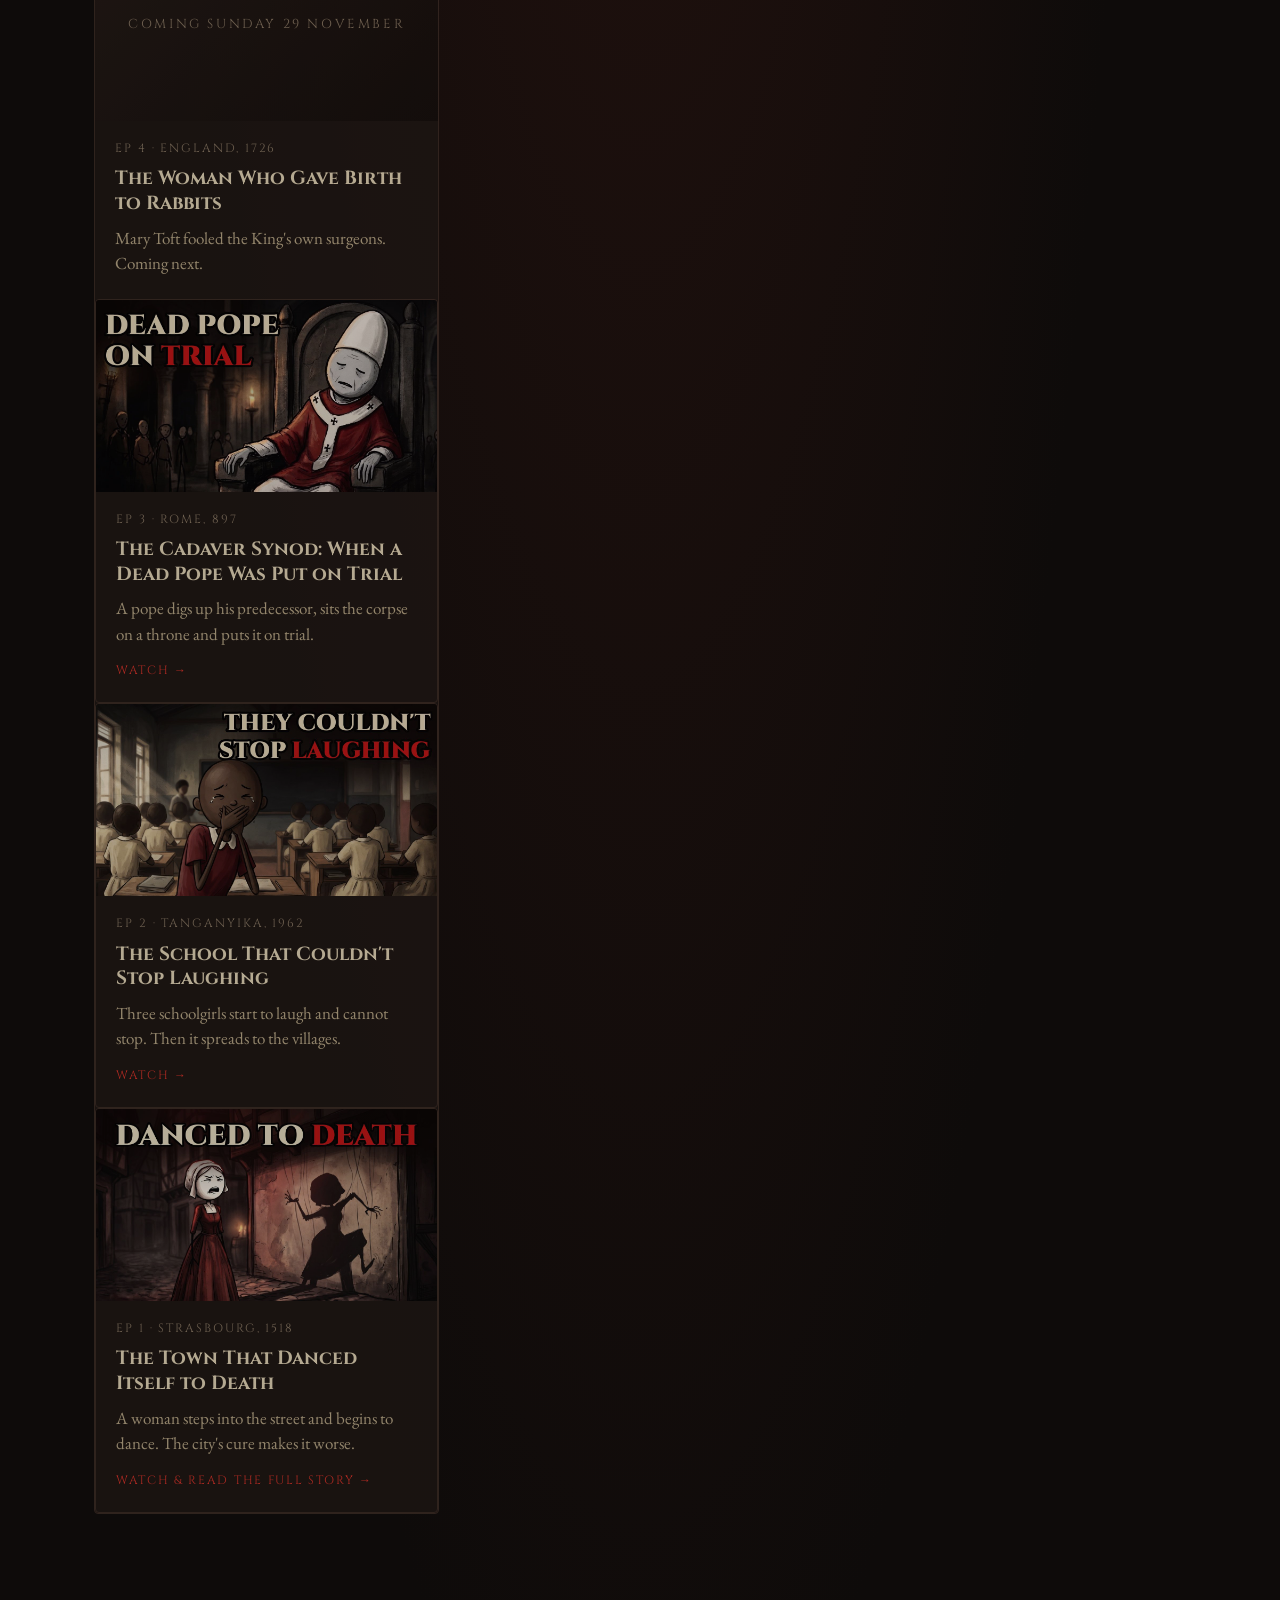
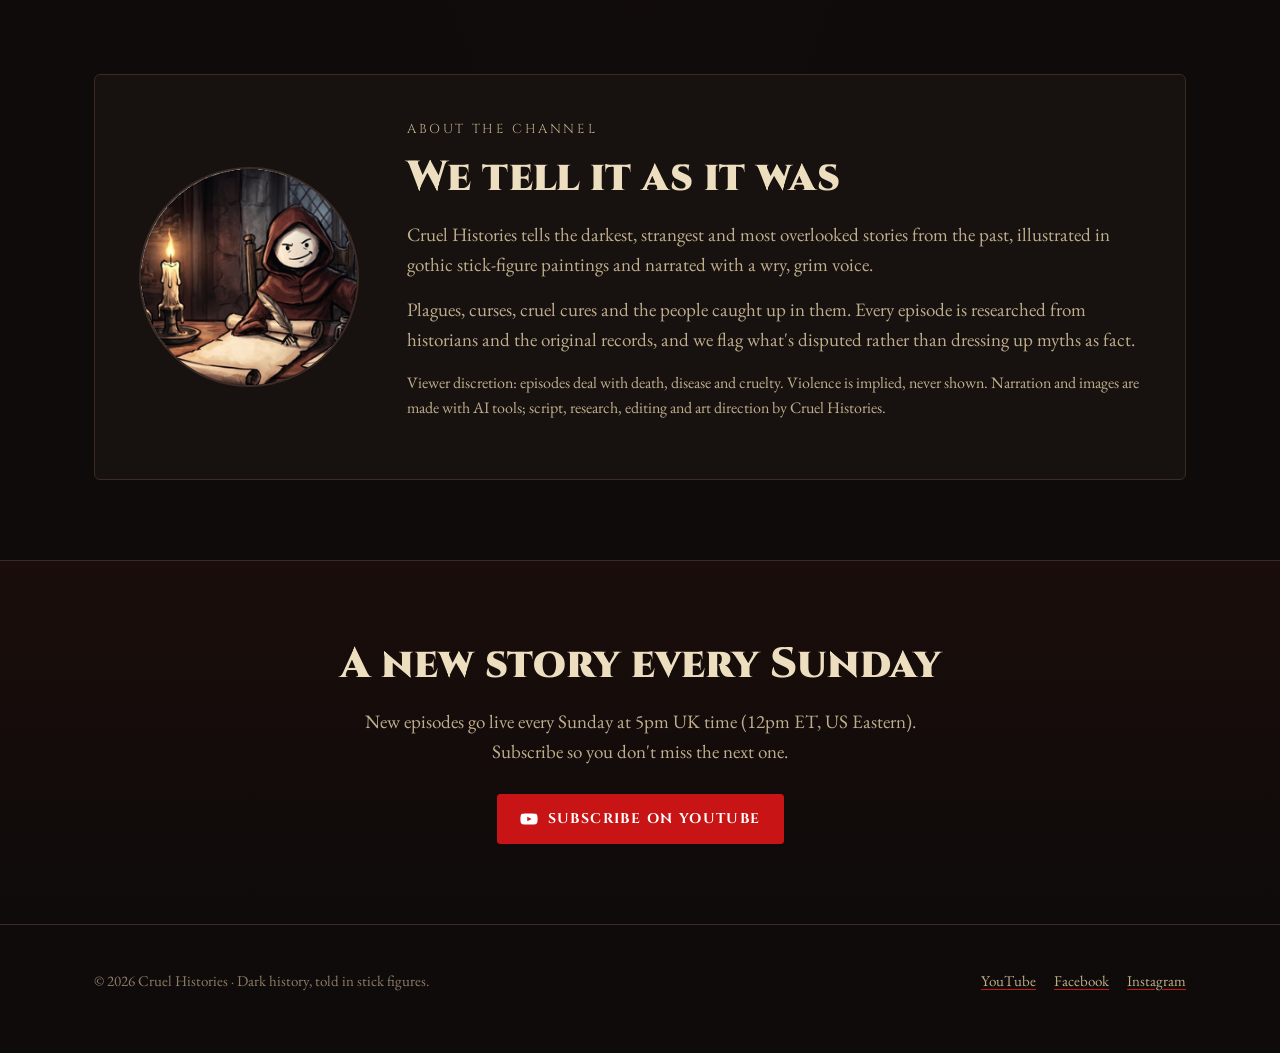
==== commit edeb560b: "Add Instagram link Co-Authored-By: Claude Opus 5.5 <noreply@anthropic.com> Claude-Session: https://c" ====
--- a/index.html
+++ b/index.html
@@ -24,7 +24,7 @@
 <script type="application/ld+json">
 {"@context":"https://schema.org","@graph":[
  {"@type":"Organization","@id":"https://cruelhistories.com/#org","name":"Cruel Histories","url":"https://cruelhistories.com/",
-  "logo":"https://cruelhistories.com/img/icon.png","sameAs":["https://www.youtube.com/@CruelHistoriesOfficial","https://www.facebook.com/profile.php?id=61551614425413"]},
+  "logo":"https://cruelhistories.com/img/icon.png","sameAs":["https://www.youtube.com/@CruelHistoriesOfficial","https://www.facebook.com/profile.php?id=61551614425413","https://www.instagram.com/cruelhistories/"]},
  {"@type":"WebSite","@id":"https://cruelhistories.com/#site","url":"https://cruelhistories.com/","name":"Cruel Histories",
   "description":"Dark history, told in stick figures.","publisher":{"@id":"https://cruelhistories.com/#org"},"inLanguage":"en-GB"}
 ]}
@@ -144,6 +144,7 @@
   <div class="social">
     <a href="https://www.youtube.com/@CruelHistoriesOfficial">YouTube</a>
     <a href="https://www.facebook.com/profile.php?id=61551614425413">Facebook</a>
+    <a href="https://www.instagram.com/cruelhistories/">Instagram</a>
   </div>
 </div></footer>
 
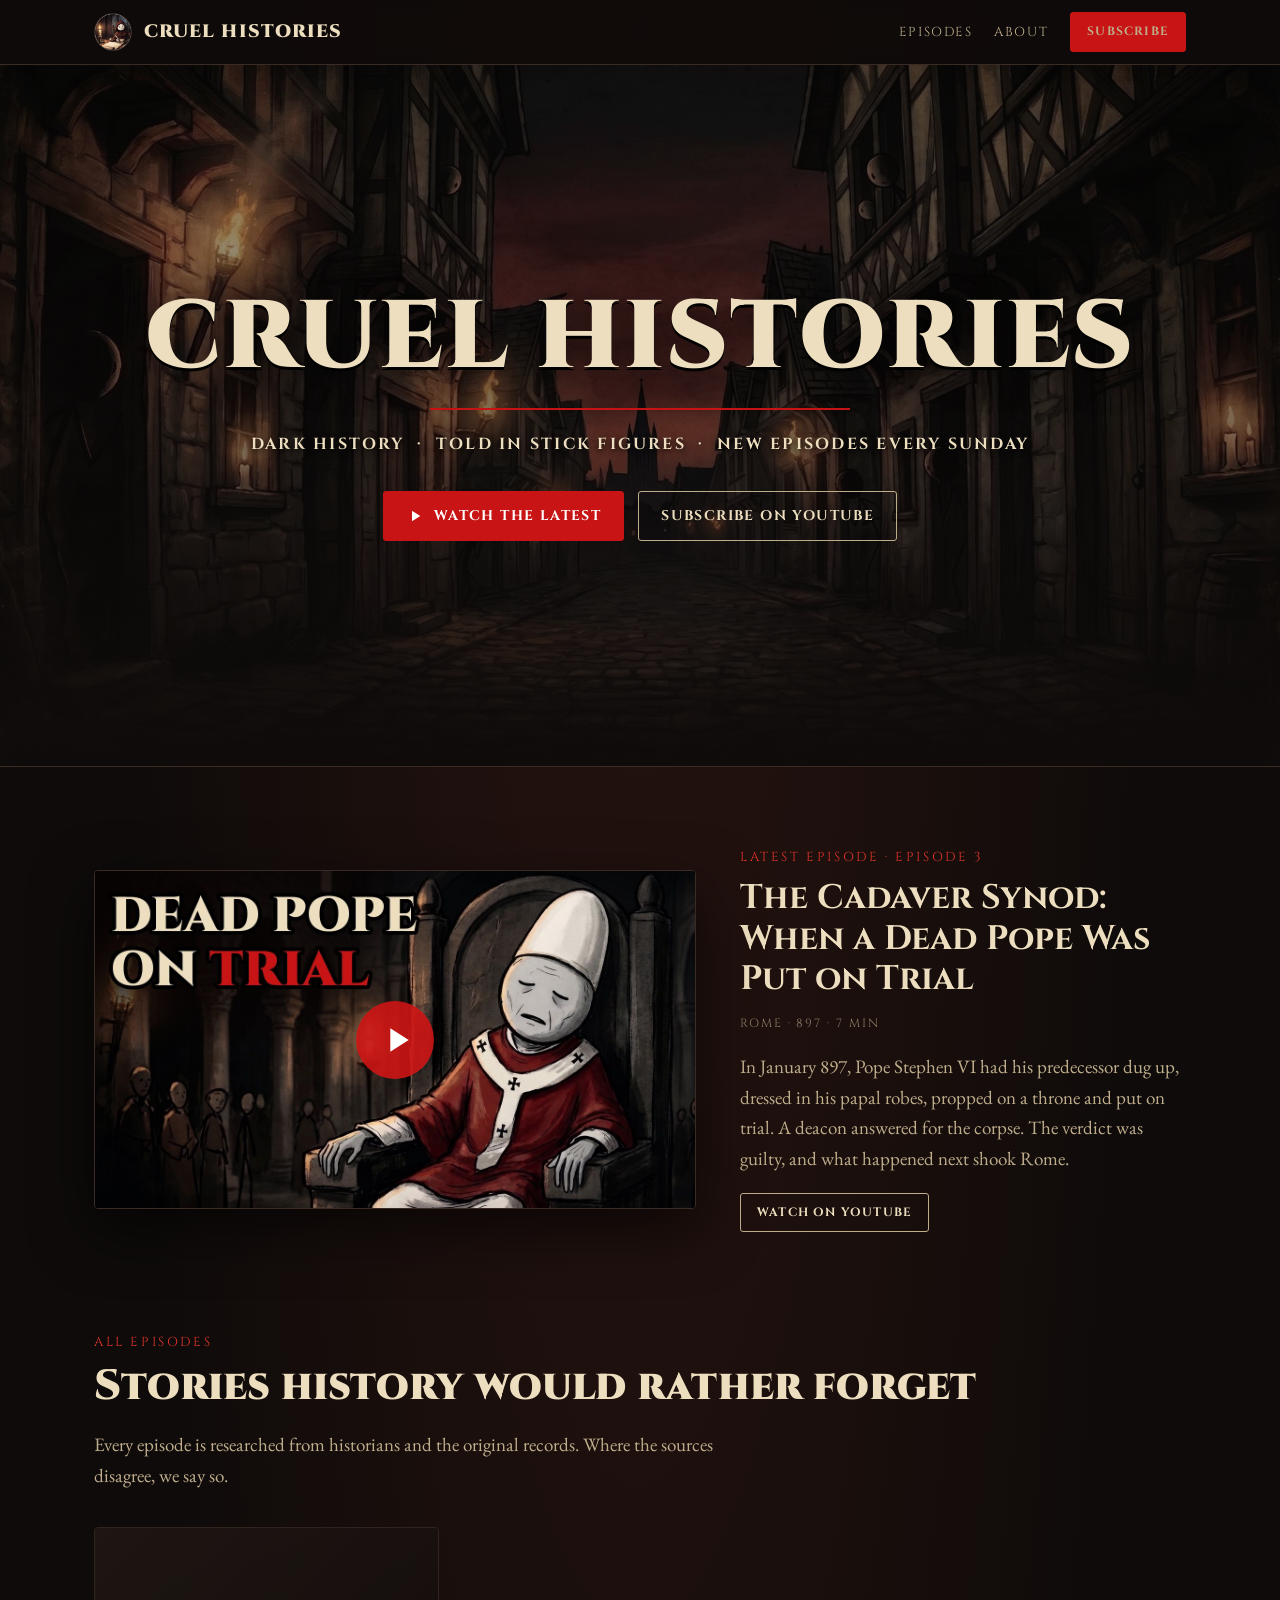
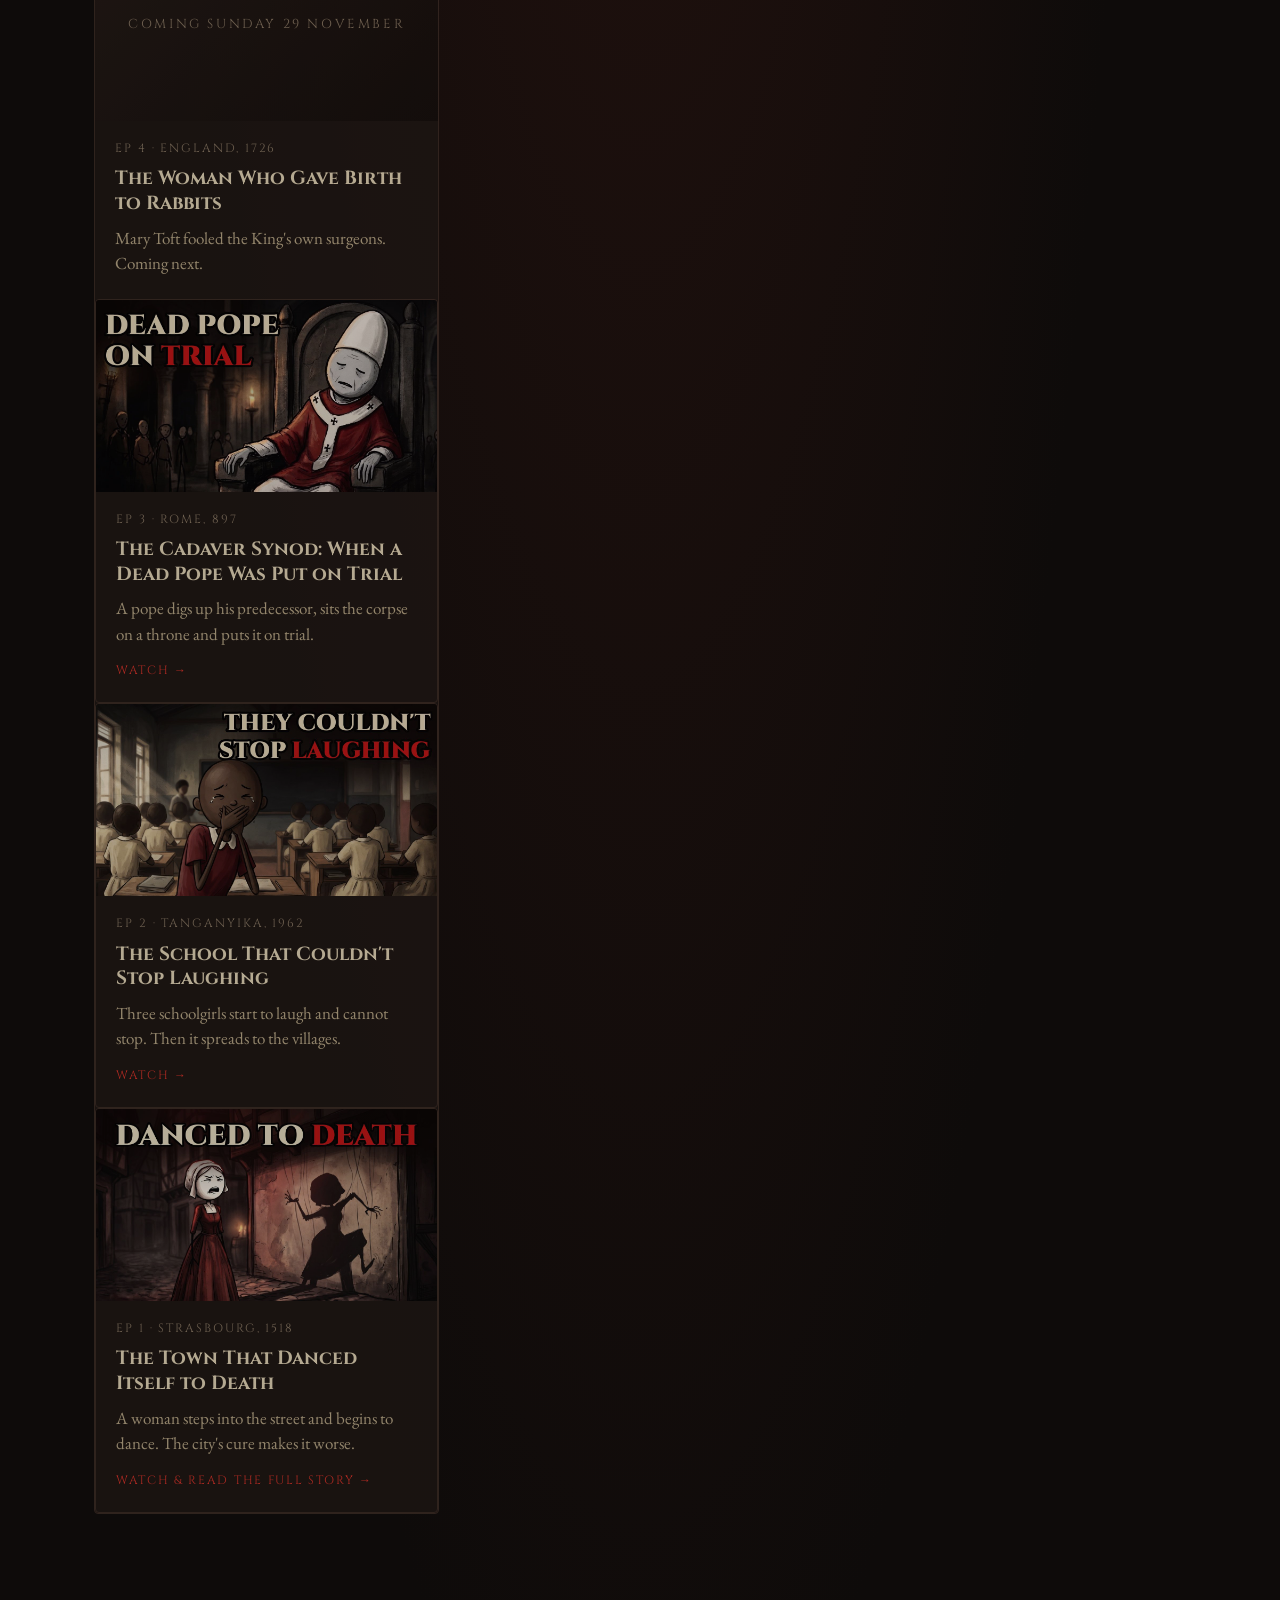
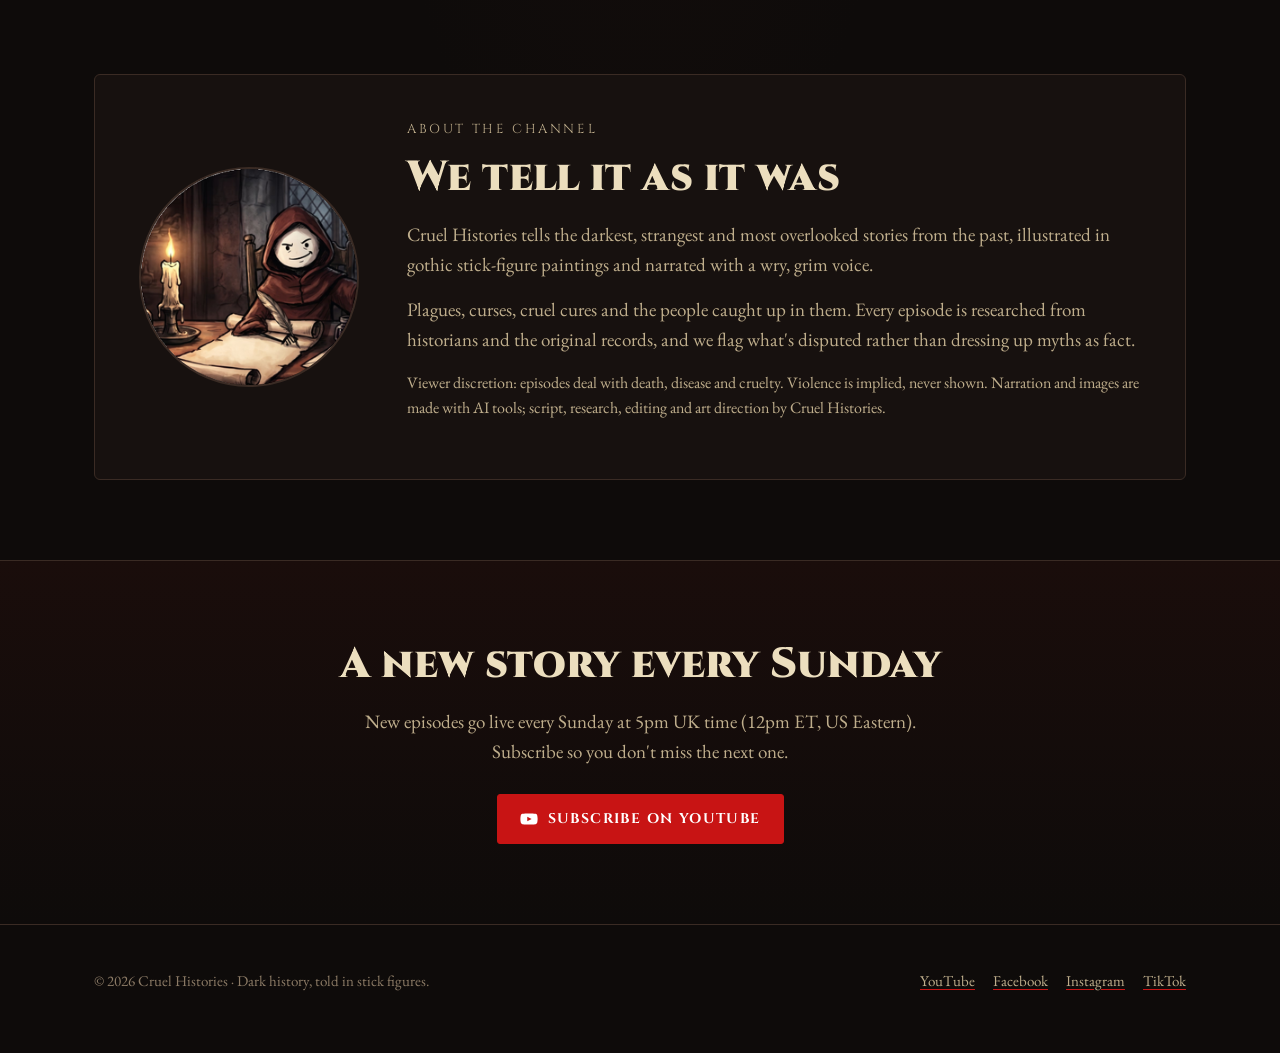
==== commit cea858f9: "Add TikTok link Co-Authored-By: Claude Opus 5.5 <noreply@anthropic.com> Claude-Session: https://clau" ====
--- a/index.html
+++ b/index.html
@@ -24,7 +24,7 @@
 <script type="application/ld+json">
 {"@context":"https://schema.org","@graph":[
  {"@type":"Organization","@id":"https://cruelhistories.com/#org","name":"Cruel Histories","url":"https://cruelhistories.com/",
-  "logo":"https://cruelhistories.com/img/icon.png","sameAs":["https://www.youtube.com/@CruelHistoriesOfficial","https://www.facebook.com/profile.php?id=61551614425413","https://www.instagram.com/cruelhistories/"]},
+  "logo":"https://cruelhistories.com/img/icon.png","sameAs":["https://www.youtube.com/@CruelHistoriesOfficial","https://www.facebook.com/profile.php?id=61551614425413","https://www.instagram.com/cruelhistories/","https://www.tiktok.com/@cruelhistories"]},
  {"@type":"WebSite","@id":"https://cruelhistories.com/#site","url":"https://cruelhistories.com/","name":"Cruel Histories",
   "description":"Dark history, told in stick figures.","publisher":{"@id":"https://cruelhistories.com/#org"},"inLanguage":"en-GB"}
 ]}
@@ -145,6 +145,7 @@
     <a href="https://www.youtube.com/@CruelHistoriesOfficial">YouTube</a>
     <a href="https://www.facebook.com/profile.php?id=61551614425413">Facebook</a>
     <a href="https://www.instagram.com/cruelhistories/">Instagram</a>
+    <a href="https://www.tiktok.com/@cruelhistories">TikTok</a>
   </div>
 </div></footer>
 
